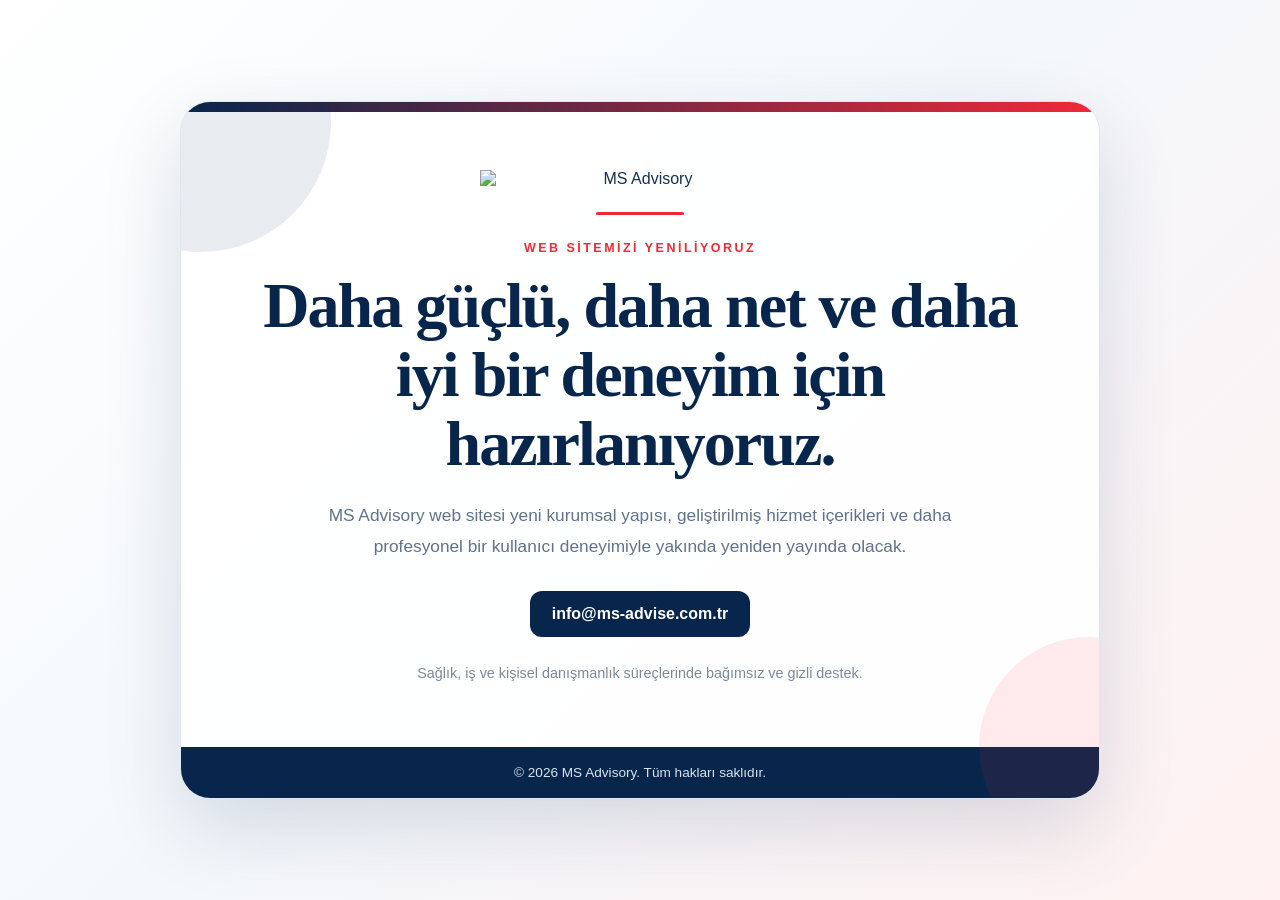
==== index.html @ 4c4c0e52 "Use approved MS Advisory logo on temporary page" ====
<!doctype html><html lang="tr"><head><meta charset="utf-8"><meta name="viewport" content="width=device-width,initial-scale=1"><title>MS Advisory | Yenileniyoruz</title><meta name="description" content="MS Advisory web sitesi yenileniyor."><style>:root{--navy:#08264b;--red:#ef2938;--ink:#18314f}*{box-sizing:border-box}body{margin:0;min-height:100vh;font-family:Inter,Segoe UI,Arial,sans-serif;color:var(--ink);background:linear-gradient(135deg,#fff 0%,#f4f8fc 48%,#fff1f1 100%);display:grid;place-items:center;padding:28px}.shell{width:min(920px,100%);background:rgba(255,255,255,.95);border:1px solid #dfe7ef;border-radius:30px;box-shadow:0 28px 80px rgba(8,38,75,.14);overflow:hidden}.top{height:10px;background:linear-gradient(90deg,var(--navy),var(--red))}.content{padding:58px 56px 66px;text-align:center;position:relative}.content:before,.content:after{content:"";position:absolute;border-radius:50%;opacity:.09}.content:before{width:260px;height:260px;background:var(--navy);left:-110px;top:-120px}.content:after{width:220px;height:220px;background:var(--red);right:-100px;bottom:-110px}.logo{position:relative;z-index:1;width:min(320px,72vw);height:auto;margin:0 auto 24px;display:block}.pulse{position:relative;z-index:1;width:88px;height:3px;background:var(--red);margin:0 auto 26px;border-radius:999px}.eyebrow{position:relative;z-index:1;text-transform:uppercase;letter-spacing:.2em;font-weight:800;font-size:.78rem;color:var(--red);margin-bottom:16px}h1{position:relative;z-index:1;margin:0 auto 22px;max-width:760px;font-family:Georgia,'Times New Roman',serif;font-size:clamp(2.35rem,5vw,4.6rem);line-height:1.08;color:var(--navy);letter-spacing:-.03em}p{position:relative;z-index:1;margin:0 auto;max-width:650px;font-size:1.08rem;line-height:1.75;color:#617289}.contact{position:relative;z-index:1;display:inline-flex;margin-top:30px;padding:14px 22px;border-radius:12px;background:var(--navy);color:#fff;text-decoration:none;font-weight:800}.meta{position:relative;z-index:1;margin-top:28px;font-size:.9rem;color:#7a8999}.footer{padding:18px 28px;background:var(--navy);color:#d8e3ef;text-align:center;font-size:.85rem}@media(max-width:620px){.content{padding:42px 24px 50px}.shell{border-radius:22px}.logo{width:min(240px,76vw)}h1{font-size:2.25rem}}</style></head><body><main class="shell"><div class="top"></div><section class="content"><img class="logo" src="[data-uri]" alt="MS Advisory"><div class="pulse"></div><div class="eyebrow">Web sitemizi yeniliyoruz</div><h1>Daha güçlü, daha net ve daha iyi bir deneyim için hazırlanıyoruz.</h1><p>MS Advisory web sitesi yeni kurumsal yapısı, geliştirilmiş hizmet içerikleri ve daha profesyonel bir kullanıcı deneyimiyle yakında yeniden yayında olacak.</p><a class="contact" href="mailto:info@ms-advise.com.tr">info@ms-advise.com.tr</a><div class="meta">Sağlık, iş ve kişisel danışmanlık süreçlerinde bağımsız ve gizli destek.</div></section><div class="footer">© 2026 MS Advisory. Tüm hakları saklıdır.</div></main></body></html>
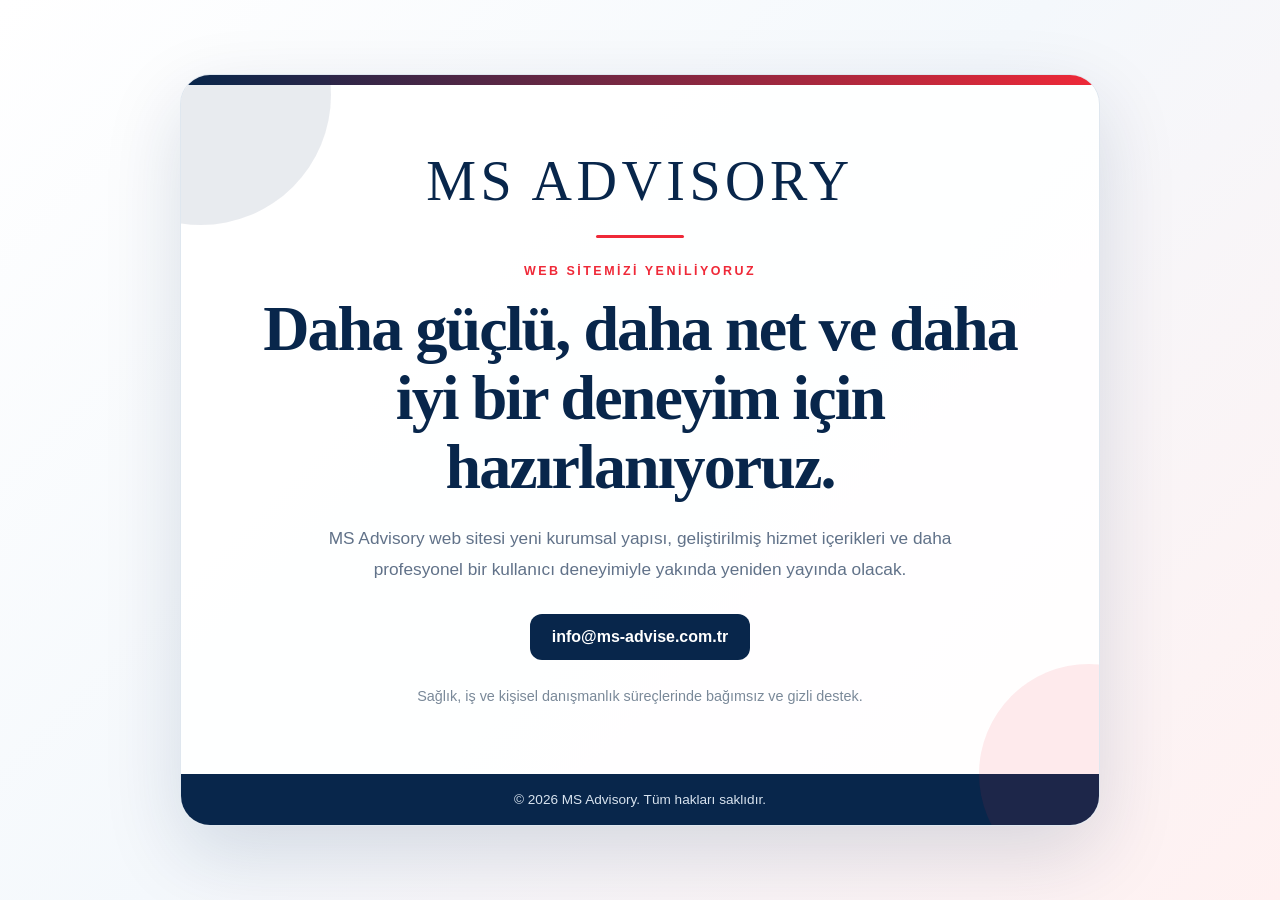
==== commit 9148c17e: "Remove broken embedded logo from maintenance page" ====
--- a/index.html
+++ b/index.html
@@ -1 +1,44 @@
-<!doctype html><html lang="tr"><head><meta charset="utf-8"><meta name="viewport" content="width=device-width,initial-scale=1"><title>MS Advisory | Yenileniyoruz</title><meta name="description" content="MS Advisory web sitesi yenileniyor."><style>:root{--navy:#08264b;--red:#ef2938;--ink:#18314f}*{box-sizing:border-box}body{margin:0;min-height:100vh;font-family:Inter,Segoe UI,Arial,sans-serif;color:var(--ink);background:linear-gradient(135deg,#fff 0%,#f4f8fc 48%,#fff1f1 100%);display:grid;place-items:center;padding:28px}.shell{width:min(920px,100%);background:rgba(255,255,255,.95);border:1px solid #dfe7ef;border-radius:30px;box-shadow:0 28px 80px rgba(8,38,75,.14);overflow:hidden}.top{height:10px;background:linear-gradient(90deg,var(--navy),var(--red))}.content{padding:58px 56px 66px;text-align:center;position:relative}.content:before,.content:after{content:"";position:absolute;border-radius:50%;opacity:.09}.content:before{width:260px;height:260px;background:var(--navy);left:-110px;top:-120px}.content:after{width:220px;height:220px;background:var(--red);right:-100px;bottom:-110px}.logo{position:relative;z-index:1;width:min(320px,72vw);height:auto;margin:0 auto 24px;display:block}.pulse{position:relative;z-index:1;width:88px;height:3px;background:var(--red);margin:0 auto 26px;border-radius:999px}.eyebrow{position:relative;z-index:1;text-transform:uppercase;letter-spacing:.2em;font-weight:800;font-size:.78rem;color:var(--red);margin-bottom:16px}h1{position:relative;z-index:1;margin:0 auto 22px;max-width:760px;font-family:Georgia,'Times New Roman',serif;font-size:clamp(2.35rem,5vw,4.6rem);line-height:1.08;color:var(--navy);letter-spacing:-.03em}p{position:relative;z-index:1;margin:0 auto;max-width:650px;font-size:1.08rem;line-height:1.75;color:#617289}.contact{position:relative;z-index:1;display:inline-flex;margin-top:30px;padding:14px 22px;border-radius:12px;background:var(--navy);color:#fff;text-decoration:none;font-weight:800}.meta{position:relative;z-index:1;margin-top:28px;font-size:.9rem;color:#7a8999}.footer{padding:18px 28px;background:var(--navy);color:#d8e3ef;text-align:center;font-size:.85rem}@media(max-width:620px){.content{padding:42px 24px 50px}.shell{border-radius:22px}.logo{width:min(240px,76vw)}h1{font-size:2.25rem}}</style></head><body><main class="shell"><div class="top"></div><section class="content"><img class="logo" src="[data-uri]" alt="MS Advisory"><div class="pulse"></div><div class="eyebrow">Web sitemizi yeniliyoruz</div><h1>Daha güçlü, daha net ve daha iyi bir deneyim için hazırlanıyoruz.</h1><p>MS Advisory web sitesi yeni kurumsal yapısı, geliştirilmiş hizmet içerikleri ve daha profesyonel bir kullanıcı deneyimiyle yakında yeniden yayında olacak.</p><a class="contact" href="mailto:info@ms-advise.com.tr">info@ms-advise.com.tr</a><div class="meta">Sağlık, iş ve kişisel danışmanlık süreçlerinde bağımsız ve gizli destek.</div></section><div class="footer">© 2026 MS Advisory. Tüm hakları saklıdır.</div></main></body></html>+<!doctype html>
+<html lang="tr">
+<head>
+  <meta charset="utf-8">
+  <meta name="viewport" content="width=device-width, initial-scale=1">
+  <title>MS Advisory | Yenileniyoruz</title>
+  <meta name="description" content="MS Advisory web sitesi yenileniyor.">
+  <style>
+    :root{--navy:#08264b;--red:#ef2938;--ink:#18314f}
+    *{box-sizing:border-box}
+    body{margin:0;min-height:100vh;font-family:Inter,Segoe UI,Arial,sans-serif;color:var(--ink);background:linear-gradient(135deg,#fff 0%,#f4f8fc 48%,#fff1f1 100%);display:grid;place-items:center;padding:28px}
+    .shell{width:min(920px,100%);background:rgba(255,255,255,.95);border:1px solid #dfe7ef;border-radius:30px;box-shadow:0 28px 80px rgba(8,38,75,.14);overflow:hidden}
+    .top{height:10px;background:linear-gradient(90deg,var(--navy),var(--red))}
+    .content{padding:64px 56px 70px;text-align:center;position:relative}
+    .content:before,.content:after{content:"";position:absolute;border-radius:50%;opacity:.09}
+    .content:before{width:260px;height:260px;background:var(--navy);left:-110px;top:-120px}
+    .content:after{width:220px;height:220px;background:var(--red);right:-100px;bottom:-110px}
+    .brand-name{position:relative;z-index:1;font-family:Georgia,'Times New Roman',serif;font-size:clamp(2rem,5vw,3.5rem);letter-spacing:.08em;color:var(--navy);margin-bottom:22px}
+    .pulse{position:relative;z-index:1;width:88px;height:3px;background:var(--red);margin:0 auto 26px;border-radius:999px}
+    .eyebrow{position:relative;z-index:1;text-transform:uppercase;letter-spacing:.2em;font-weight:800;font-size:.78rem;color:var(--red);margin-bottom:16px}
+    h1{position:relative;z-index:1;margin:0 auto 22px;max-width:760px;font-family:Georgia,'Times New Roman',serif;font-size:clamp(2.35rem,5vw,4.6rem);line-height:1.08;color:var(--navy);letter-spacing:-.03em}
+    p{position:relative;z-index:1;margin:0 auto;max-width:650px;font-size:1.08rem;line-height:1.75;color:#617289}
+    .contact{position:relative;z-index:1;display:inline-flex;margin-top:30px;padding:14px 22px;border-radius:12px;background:var(--navy);color:#fff;text-decoration:none;font-weight:800}
+    .meta{position:relative;z-index:1;margin-top:28px;font-size:.9rem;color:#7a8999}
+    .footer{padding:18px 28px;background:var(--navy);color:#d8e3ef;text-align:center;font-size:.85rem}
+    @media(max-width:620px){.content{padding:46px 24px 52px}.shell{border-radius:22px}.brand-name{font-size:2rem}h1{font-size:2.25rem}}
+  </style>
+</head>
+<body>
+  <main class="shell">
+    <div class="top"></div>
+    <section class="content">
+      <div class="brand-name">MS ADVISORY</div>
+      <div class="pulse"></div>
+      <div class="eyebrow">Web sitemizi yeniliyoruz</div>
+      <h1>Daha güçlü, daha net ve daha iyi bir deneyim için hazırlanıyoruz.</h1>
+      <p>MS Advisory web sitesi yeni kurumsal yapısı, geliştirilmiş hizmet içerikleri ve daha profesyonel bir kullanıcı deneyimiyle yakında yeniden yayında olacak.</p>
+      <a class="contact" href="mailto:info@ms-advise.com.tr">info@ms-advise.com.tr</a>
+      <div class="meta">Sağlık, iş ve kişisel danışmanlık süreçlerinde bağımsız ve gizli destek.</div>
+    </section>
+    <div class="footer">© 2026 MS Advisory. Tüm hakları saklıdır.</div>
+  </main>
+</body>
+</html>
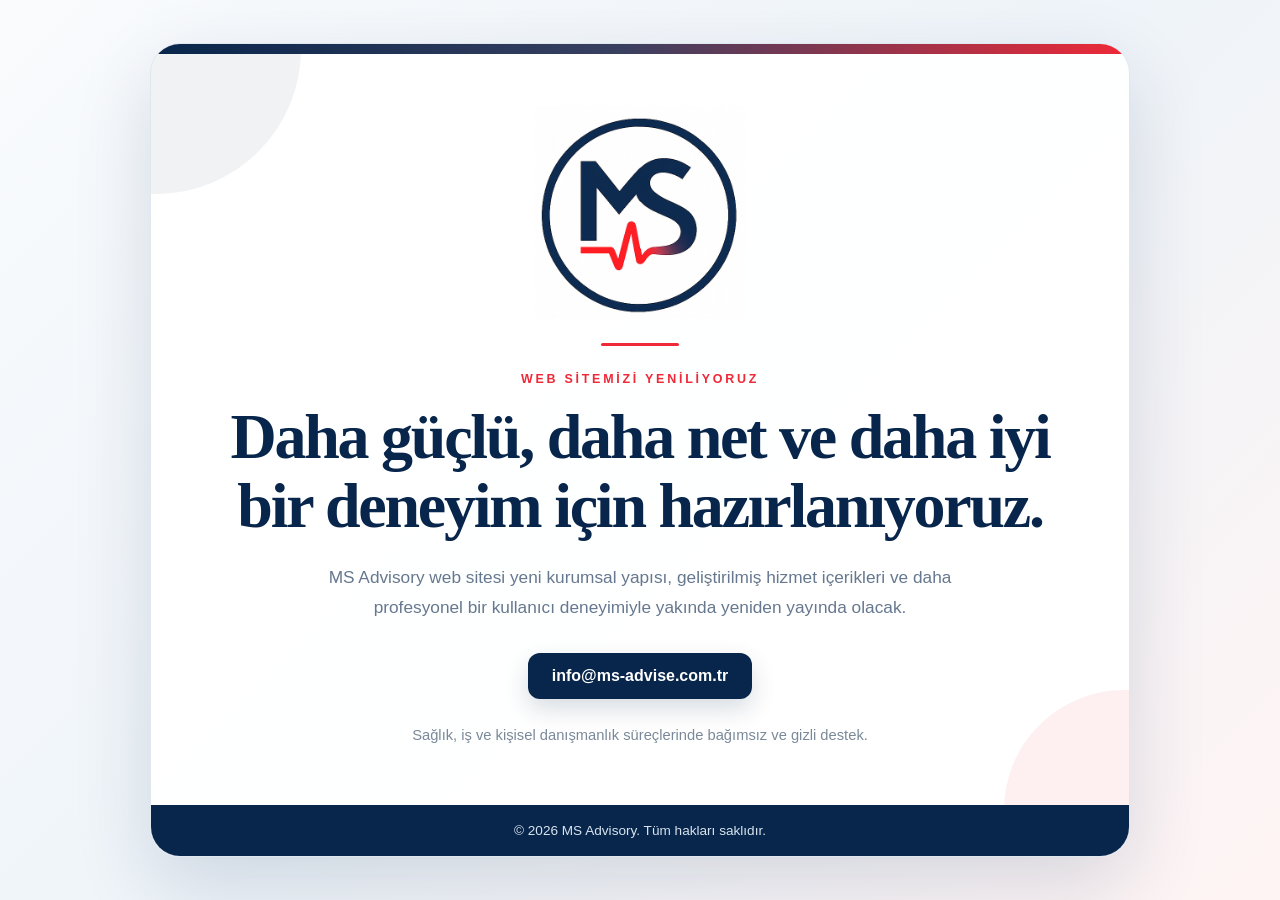
==== commit 2350c8d6: "Prepare approved-logo maintenance page preview" ====
--- a/index.html
+++ b/index.html
@@ -6,31 +6,40 @@
   <title>MS Advisory | Yenileniyoruz</title>
   <meta name="description" content="MS Advisory web sitesi yenileniyor.">
   <style>
-    :root{--navy:#08264b;--red:#ef2938;--ink:#18314f}
+    :root{--navy:#08264b;--red:#ef2938;--ink:#18314f;--muted:#66788f;--line:#dfe7ef}
     *{box-sizing:border-box}
-    body{margin:0;min-height:100vh;font-family:Inter,Segoe UI,Arial,sans-serif;color:var(--ink);background:linear-gradient(135deg,#fff 0%,#f4f8fc 48%,#fff1f1 100%);display:grid;place-items:center;padding:28px}
-    .shell{width:min(920px,100%);background:rgba(255,255,255,.95);border:1px solid #dfe7ef;border-radius:30px;box-shadow:0 28px 80px rgba(8,38,75,.14);overflow:hidden}
-    .top{height:10px;background:linear-gradient(90deg,var(--navy),var(--red))}
-    .content{padding:64px 56px 70px;text-align:center;position:relative}
-    .content:before,.content:after{content:"";position:absolute;border-radius:50%;opacity:.09}
-    .content:before{width:260px;height:260px;background:var(--navy);left:-110px;top:-120px}
-    .content:after{width:220px;height:220px;background:var(--red);right:-100px;bottom:-110px}
-    .brand-name{position:relative;z-index:1;font-family:Georgia,'Times New Roman',serif;font-size:clamp(2rem,5vw,3.5rem);letter-spacing:.08em;color:var(--navy);margin-bottom:22px}
-    .pulse{position:relative;z-index:1;width:88px;height:3px;background:var(--red);margin:0 auto 26px;border-radius:999px}
-    .eyebrow{position:relative;z-index:1;text-transform:uppercase;letter-spacing:.2em;font-weight:800;font-size:.78rem;color:var(--red);margin-bottom:16px}
-    h1{position:relative;z-index:1;margin:0 auto 22px;max-width:760px;font-family:Georgia,'Times New Roman',serif;font-size:clamp(2.35rem,5vw,4.6rem);line-height:1.08;color:var(--navy);letter-spacing:-.03em}
-    p{position:relative;z-index:1;margin:0 auto;max-width:650px;font-size:1.08rem;line-height:1.75;color:#617289}
-    .contact{position:relative;z-index:1;display:inline-flex;margin-top:30px;padding:14px 22px;border-radius:12px;background:var(--navy);color:#fff;text-decoration:none;font-weight:800}
-    .meta{position:relative;z-index:1;margin-top:28px;font-size:.9rem;color:#7a8999}
+    html,body{min-height:100%}
+    body{margin:0;min-height:100vh;font-family:Inter,Segoe UI,Arial,sans-serif;color:var(--ink);background:linear-gradient(135deg,#f9fbfd 0%,#eef4f9 52%,#fff4f4 100%);display:grid;place-items:center;padding:28px}
+    .shell{width:min(980px,100%);background:rgba(255,255,255,.97);border:1px solid var(--line);border-radius:30px;box-shadow:0 28px 80px rgba(8,38,75,.14);overflow:hidden}
+    .top{height:10px;background:linear-gradient(90deg,var(--navy),#394060 48%,var(--red))}
+    .content{padding:52px 56px 62px;text-align:center;position:relative;overflow:hidden}
+    .content:before,.content:after{content:"";position:absolute;border-radius:50%;pointer-events:none}
+    .content:before{width:290px;height:290px;background:rgba(8,38,75,.06);left:-140px;top:-150px}
+    .content:after{width:240px;height:240px;background:rgba(239,41,56,.07);right:-115px;bottom:-125px}
+    .logo{position:relative;z-index:1;display:block;width:210px;height:auto;margin:0 auto 24px;object-fit:contain}
+    .pulse{position:relative;z-index:1;width:78px;height:3px;background:var(--red);margin:0 auto 26px;border-radius:999px}
+    .eyebrow{position:relative;z-index:1;text-transform:uppercase;letter-spacing:.22em;font-weight:800;font-size:.78rem;color:var(--red);margin-bottom:16px}
+    h1{position:relative;z-index:1;margin:0 auto 22px;max-width:820px;font-family:Georgia,'Times New Roman',serif;font-size:clamp(2.45rem,5vw,4.75rem);line-height:1.08;color:var(--navy);letter-spacing:-.035em}
+    p{position:relative;z-index:1;margin:0 auto;max-width:680px;font-size:1.08rem;line-height:1.75;color:var(--muted)}
+    .contact{position:relative;z-index:1;display:inline-flex;margin-top:30px;padding:14px 24px;border-radius:12px;background:var(--navy);color:#fff;text-decoration:none;font-weight:800;box-shadow:0 10px 24px rgba(8,38,75,.16)}
+    .meta{position:relative;z-index:1;margin-top:28px;font-size:.92rem;color:#7a8999}
     .footer{padding:18px 28px;background:var(--navy);color:#d8e3ef;text-align:center;font-size:.85rem}
-    @media(max-width:620px){.content{padding:46px 24px 52px}.shell{border-radius:22px}.brand-name{font-size:2rem}h1{font-size:2.25rem}}
+    @media(max-width:620px){
+      body{padding:14px}
+      .shell{border-radius:22px}
+      .content{padding:38px 22px 46px}
+      .logo{width:160px;margin-bottom:20px}
+      h1{font-size:2.2rem}
+      p{font-size:1rem;line-height:1.65}
+      .contact{width:100%;justify-content:center}
+    }
   </style>
 </head>
 <body>
   <main class="shell">
     <div class="top"></div>
     <section class="content">
-      <div class="brand-name">MS ADVISORY</div>
+      <img class="logo" src="MS%20Logo_K%C4%B1sa.png" alt="MS Advisory">
       <div class="pulse"></div>
       <div class="eyebrow">Web sitemizi yeniliyoruz</div>
       <h1>Daha güçlü, daha net ve daha iyi bir deneyim için hazırlanıyoruz.</h1>
@@ -41,4 +50,4 @@
     <div class="footer">© 2026 MS Advisory. Tüm hakları saklıdır.</div>
   </main>
 </body>
-</html>+</html>
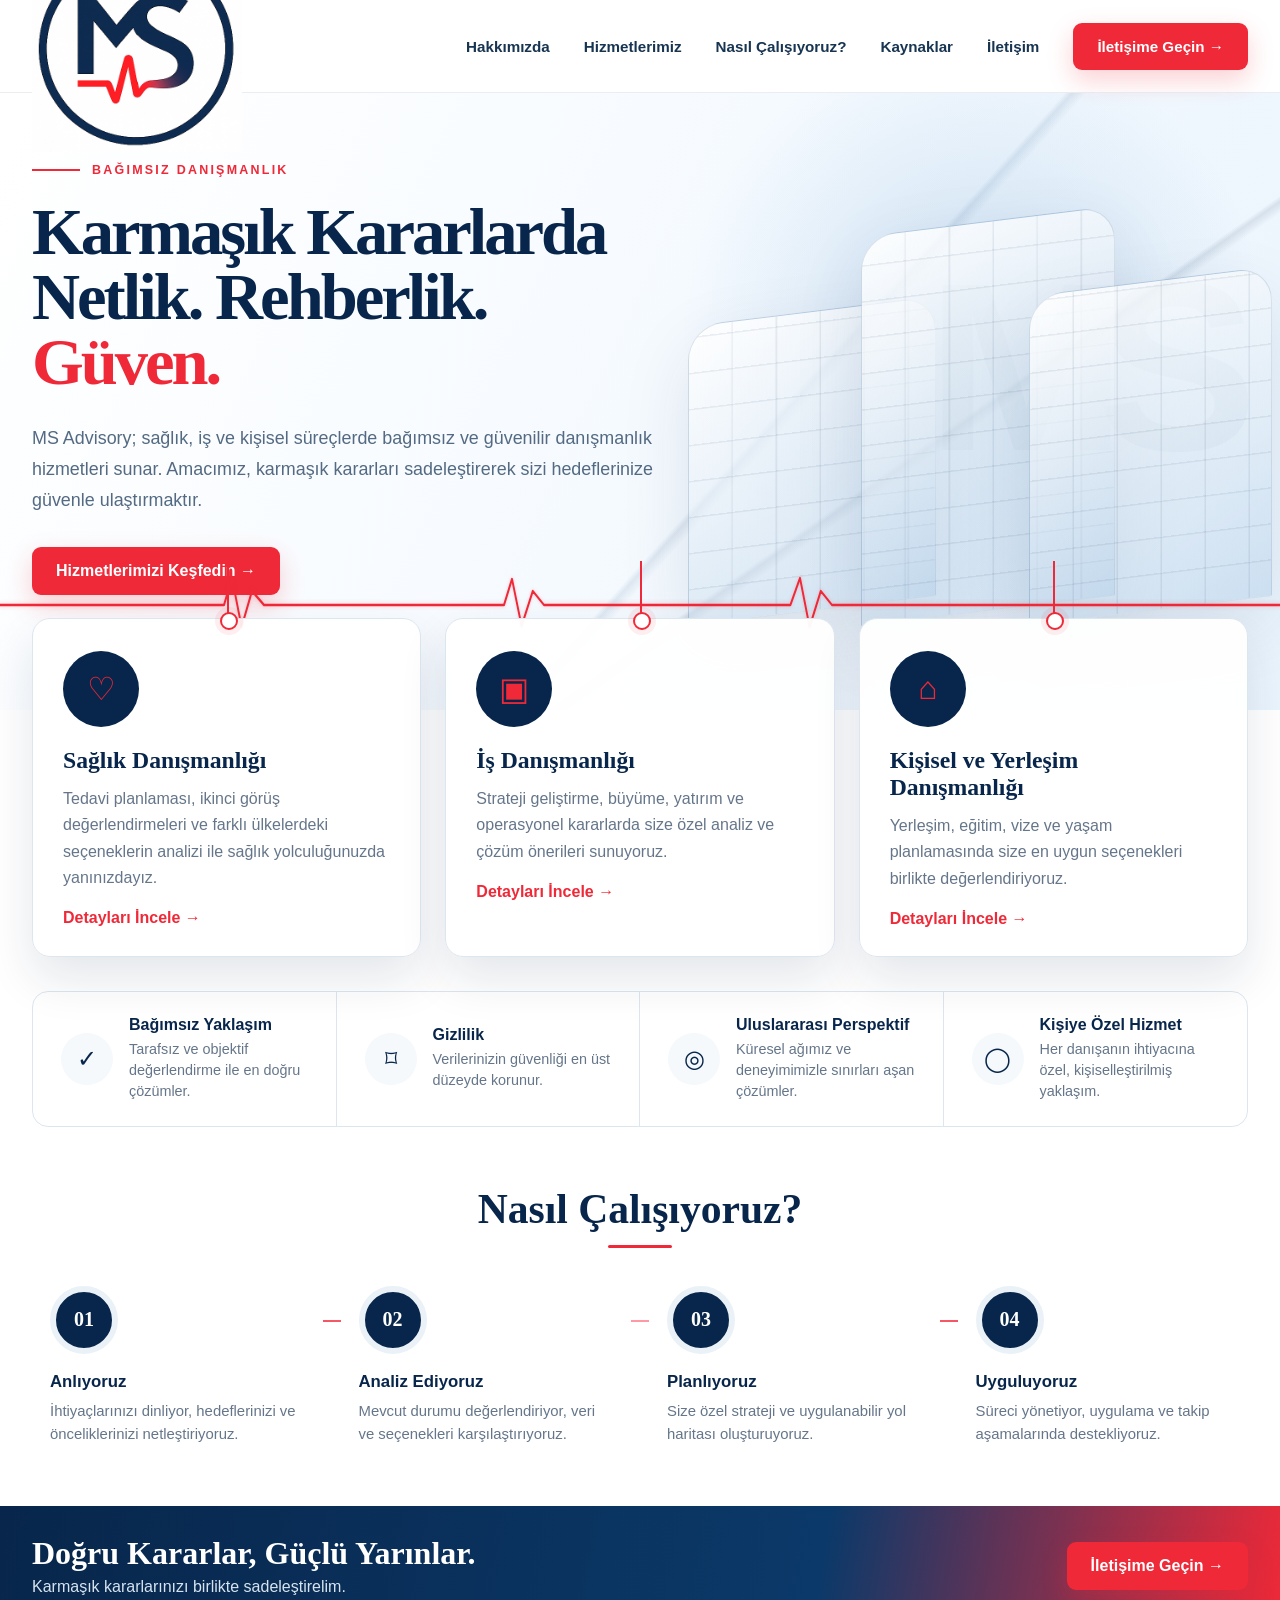
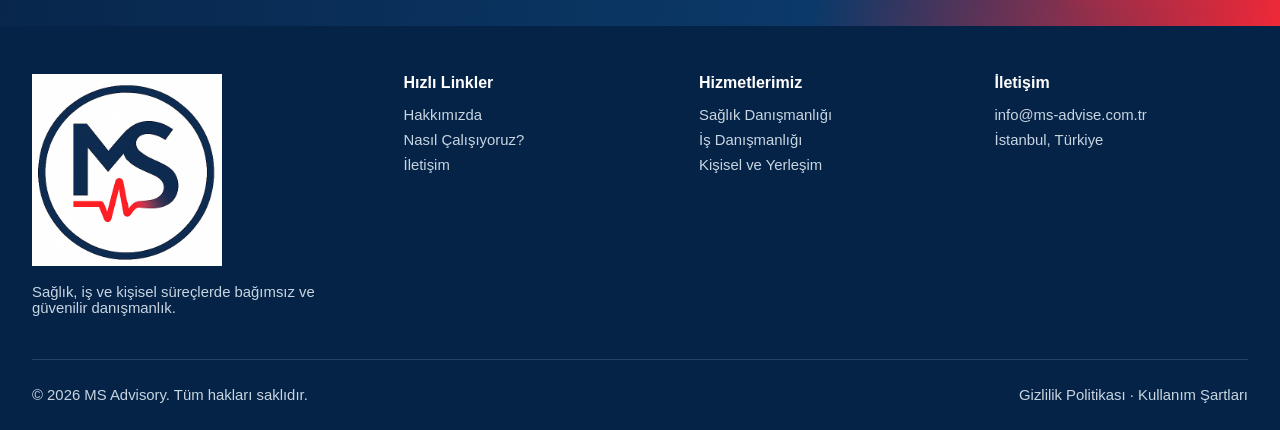
==== commit e0e8ee3e: "Build approved full-width MS Advisory homepage" ====
--- a/index.html
+++ b/index.html
@@ -3,51 +3,143 @@
 <head>
   <meta charset="utf-8">
   <meta name="viewport" content="width=device-width, initial-scale=1">
-  <title>MS Advisory | Yenileniyoruz</title>
-  <meta name="description" content="MS Advisory web sitesi yenileniyor.">
+  <title>MS Advisory | Netlik. Rehberlik. Güven.</title>
+  <meta name="description" content="MS Advisory; sağlık, iş ve kişisel süreçlerde bağımsız, güvenilir ve kişiye özel danışmanlık hizmetleri sunar.">
   <style>
-    :root{--navy:#08264b;--red:#ef2938;--ink:#18314f;--muted:#66788f;--line:#dfe7ef}
+    :root{--navy:#08264b;--navy2:#0d3d73;--red:#ef2938;--ink:#142b46;--muted:#65768a;--line:#dce6ef;--soft:#f5f9fc;--white:#fff}
     *{box-sizing:border-box}
-    html,body{min-height:100%}
-    body{margin:0;min-height:100vh;font-family:Inter,Segoe UI,Arial,sans-serif;color:var(--ink);background:linear-gradient(135deg,#f9fbfd 0%,#eef4f9 52%,#fff4f4 100%);display:grid;place-items:center;padding:28px}
-    .shell{width:min(980px,100%);background:rgba(255,255,255,.97);border:1px solid var(--line);border-radius:30px;box-shadow:0 28px 80px rgba(8,38,75,.14);overflow:hidden}
-    .top{height:10px;background:linear-gradient(90deg,var(--navy),#394060 48%,var(--red))}
-    .content{padding:52px 56px 62px;text-align:center;position:relative;overflow:hidden}
-    .content:before,.content:after{content:"";position:absolute;border-radius:50%;pointer-events:none}
-    .content:before{width:290px;height:290px;background:rgba(8,38,75,.06);left:-140px;top:-150px}
-    .content:after{width:240px;height:240px;background:rgba(239,41,56,.07);right:-115px;bottom:-125px}
-    .logo{position:relative;z-index:1;display:block;width:210px;height:auto;margin:0 auto 24px;object-fit:contain}
-    .pulse{position:relative;z-index:1;width:78px;height:3px;background:var(--red);margin:0 auto 26px;border-radius:999px}
-    .eyebrow{position:relative;z-index:1;text-transform:uppercase;letter-spacing:.22em;font-weight:800;font-size:.78rem;color:var(--red);margin-bottom:16px}
-    h1{position:relative;z-index:1;margin:0 auto 22px;max-width:820px;font-family:Georgia,'Times New Roman',serif;font-size:clamp(2.45rem,5vw,4.75rem);line-height:1.08;color:var(--navy);letter-spacing:-.035em}
-    p{position:relative;z-index:1;margin:0 auto;max-width:680px;font-size:1.08rem;line-height:1.75;color:var(--muted)}
-    .contact{position:relative;z-index:1;display:inline-flex;margin-top:30px;padding:14px 24px;border-radius:12px;background:var(--navy);color:#fff;text-decoration:none;font-weight:800;box-shadow:0 10px 24px rgba(8,38,75,.16)}
-    .meta{position:relative;z-index:1;margin-top:28px;font-size:.92rem;color:#7a8999}
-    .footer{padding:18px 28px;background:var(--navy);color:#d8e3ef;text-align:center;font-size:.85rem}
-    @media(max-width:620px){
-      body{padding:14px}
-      .shell{border-radius:22px}
-      .content{padding:38px 22px 46px}
-      .logo{width:160px;margin-bottom:20px}
-      h1{font-size:2.2rem}
-      p{font-size:1rem;line-height:1.65}
-      .contact{width:100%;justify-content:center}
-    }
+    html{scroll-behavior:smooth}
+    body{margin:0;font-family:Inter,Segoe UI,Arial,sans-serif;color:var(--ink);background:#fff}
+    a{text-decoration:none;color:inherit}
+    img{max-width:100%;display:block}
+    .container{width:min(1440px,calc(100% - 64px));margin:auto}
+    .btn{display:inline-flex;align-items:center;gap:12px;padding:15px 24px;border-radius:9px;font-weight:800;transition:.2s ease}
+    .btn-primary{background:var(--red);color:#fff;box-shadow:0 10px 26px rgba(239,41,56,.22)}
+    .btn-primary:hover{transform:translateY(-2px)}
+    .btn-secondary{background:var(--navy);color:#fff}
+    header{position:sticky;top:0;z-index:20;background:rgba(255,255,255,.92);backdrop-filter:blur(14px);border-bottom:1px solid rgba(8,38,75,.08)}
+    .nav{height:92px;display:flex;align-items:center;justify-content:space-between;gap:28px}
+    .brand img{width:210px;height:auto}
+    .nav-links{display:flex;align-items:center;gap:34px;font-weight:700;font-size:.95rem;color:#173451}
+    .menu-btn{display:none;border:0;background:none;font-size:1.6rem;color:var(--navy)}
+
+    .hero{position:relative;overflow:hidden;background:linear-gradient(115deg,#fff 0%,#f7fbff 42%,#eaf4fd 100%);min-height:610px}
+    .hero:before{content:"";position:absolute;inset:0;background:radial-gradient(circle at 76% 38%,rgba(77,143,202,.22),transparent 28%),linear-gradient(132deg,transparent 58%,rgba(20,74,126,.10) 58.4%,transparent 59.2%),linear-gradient(145deg,transparent 66%,rgba(8,38,75,.10) 66.4%,transparent 67.2%);pointer-events:none}
+    .hero:after{content:"MS";position:absolute;right:4%;top:25%;font:900 15rem/1 Arial;color:rgba(8,38,75,.045);letter-spacing:-.12em}
+    .hero-grid{position:relative;z-index:2;display:grid;grid-template-columns:1.05fr .95fr;align-items:center;min-height:610px;padding:64px 0 115px}
+    .hero-copy{max-width:700px}
+    .eyebrow{display:inline-flex;align-items:center;gap:12px;text-transform:uppercase;letter-spacing:.18em;font-weight:900;font-size:.78rem;color:var(--red);margin-bottom:22px}
+    .eyebrow:before{content:"";width:48px;height:2px;background:var(--red)}
+    h1{font-family:Georgia,'Times New Roman',serif;font-size:clamp(3rem,5.2vw,5.7rem);line-height:.98;letter-spacing:-.045em;margin:0;color:var(--navy)}
+    h1 span{color:var(--red)}
+    .hero p{max-width:630px;margin:28px 0 30px;font-size:1.12rem;line-height:1.75;color:#536a82}
+    .hero-visual{position:relative;height:390px}
+    .tower{position:absolute;bottom:-40px;background:linear-gradient(155deg,rgba(255,255,255,.9),rgba(80,139,194,.2));border:1px solid rgba(19,68,112,.14);box-shadow:0 24px 70px rgba(8,38,75,.10);transform:skewY(-7deg);border-radius:34px 34px 0 0;overflow:hidden}
+    .tower:before{content:"";position:absolute;inset:0;background:repeating-linear-gradient(90deg,transparent 0 42px,rgba(8,38,75,.08) 43px 44px),repeating-linear-gradient(0deg,transparent 0 34px,rgba(8,38,75,.07) 35px 36px)}
+    .t1{left:3%;width:43%;height:300px}.t2{left:33%;width:44%;height:390px}.t3{right:-4%;width:42%;height:330px}
+
+    .pulse-line{position:absolute;left:0;right:0;bottom:70px;height:80px;z-index:3}
+    .pulse-line svg{width:100%;height:100%;overflow:visible}
+    .pulse-line path{fill:none;stroke:var(--red);stroke-width:2.4;stroke-linecap:round;stroke-linejoin:round;filter:drop-shadow(0 0 2px rgba(239,41,56,.25))}
+
+    .services-wrap{position:relative;z-index:5;margin-top:-92px}
+    .services{display:grid;grid-template-columns:repeat(3,1fr);gap:24px}
+    .service-card{position:relative;background:rgba(255,255,255,.96);border:1px solid var(--line);border-radius:18px;padding:32px 30px 28px;box-shadow:0 22px 48px rgba(8,38,75,.11);min-height:260px}
+    .service-card:before{content:"";position:absolute;top:-58px;left:50%;width:2px;height:58px;background:var(--red)}
+    .service-card:after{content:"";position:absolute;top:-7px;left:calc(50% - 7px);width:14px;height:14px;border:2px solid var(--red);border-radius:50%;background:#fff;box-shadow:0 0 0 5px rgba(239,41,56,.08)}
+    .icon{width:76px;height:76px;border-radius:50%;display:grid;place-items:center;background:var(--navy);color:var(--red);font-size:2rem;margin-bottom:20px}
+    .service-card h3{font-family:Georgia,'Times New Roman',serif;font-size:1.48rem;margin:0 0 12px;color:var(--navy)}
+    .service-card p{margin:0 0 18px;color:var(--muted);line-height:1.65}
+    .service-card a{color:var(--red);font-weight:900}
+
+    .trust{padding:34px 0 10px}
+    .trust-grid{display:grid;grid-template-columns:repeat(4,1fr);border:1px solid var(--line);border-radius:16px;background:#fff;overflow:hidden}
+    .trust-item{padding:24px 28px;display:grid;grid-template-columns:52px 1fr;gap:16px;align-items:center;border-right:1px solid var(--line)}
+    .trust-item:last-child{border-right:0}
+    .trust-item .mini{width:52px;height:52px;border-radius:50%;display:grid;place-items:center;background:var(--soft);font-size:1.5rem;color:var(--navy)}
+    .trust-item b{display:block;color:var(--navy);margin-bottom:5px}
+    .trust-item span{font-size:.9rem;color:var(--muted);line-height:1.45}
+
+    .process{padding:48px 0 60px}
+    .section-title{text-align:center;font-family:Georgia,'Times New Roman',serif;font-size:2.6rem;color:var(--navy);margin:0 0 38px}
+    .section-title:after{content:"";display:block;width:64px;height:3px;background:var(--red);margin:12px auto 0;border-radius:999px}
+    .process-grid{display:grid;grid-template-columns:repeat(4,1fr);gap:18px;position:relative}
+    .process-grid:before{content:"";position:absolute;left:7%;right:7%;top:34px;height:2px;background:linear-gradient(90deg,var(--red),#ff9aa4,var(--red));z-index:0}
+    .step{position:relative;z-index:1;background:#fff;padding:0 18px;text-align:left}
+    .step-num{width:68px;height:68px;border-radius:50%;display:grid;place-items:center;background:var(--navy);color:#fff;border:6px solid #eaf1f7;font:800 1.25rem Georgia;margin-bottom:18px}
+    .step h4{font-size:1.05rem;color:var(--navy);margin:0 0 8px}
+    .step p{margin:0;color:var(--muted);line-height:1.55;font-size:.93rem}
+
+    .cta{background:linear-gradient(100deg,var(--navy),#0b3969 64%,var(--red));color:#fff}
+    .cta-grid{min-height:120px;display:flex;align-items:center;justify-content:space-between;gap:28px}
+    .cta h2{font-family:Georgia,'Times New Roman',serif;font-size:2rem;margin:0 0 6px}
+    .cta p{margin:0;color:#d7e4ef}
+
+    footer{background:#052347;color:#dbe7f1;padding:48px 0 18px}
+    .footer-grid{display:grid;grid-template-columns:1.3fr repeat(3,1fr);gap:42px}
+    .footer-logo{width:190px;margin-bottom:18px}
+    footer h4{margin:0 0 15px;color:#fff}
+    footer a,footer span{display:block;color:#c8d5e1;margin:9px 0;font-size:.93rem}
+    .copyright{border-top:1px solid rgba(255,255,255,.14);margin-top:34px;padding-top:18px;display:flex;justify-content:space-between;gap:20px;font-size:.85rem;color:#aebfce}
+
+    @media(max-width:1050px){.nav-links{display:none}.menu-btn{display:block}.hero-grid{grid-template-columns:1fr}.hero-visual{height:260px;margin-top:20px}.services{grid-template-columns:1fr}.service-card:before,.service-card:after{display:none}.trust-grid{grid-template-columns:1fr 1fr}.trust-item:nth-child(2){border-right:0}.trust-item{border-bottom:1px solid var(--line)}.process-grid{grid-template-columns:1fr 1fr}.process-grid:before{display:none}.footer-grid{grid-template-columns:1fr 1fr}}
+    @media(max-width:680px){.container{width:min(100% - 32px,1440px)}.nav{height:76px}.brand img{width:165px}.hero{min-height:auto}.hero-grid{padding:48px 0 120px;min-height:auto}.hero-copy{text-align:left}.hero p{font-size:1rem}.hero-visual{height:190px}.tower{bottom:-90px}.pulse-line{bottom:40px}.services-wrap{margin-top:-78px}.service-card{min-height:auto;padding:26px 22px}.trust-grid,.process-grid,.footer-grid{grid-template-columns:1fr}.trust-item{border-right:0}.cta-grid{flex-direction:column;align-items:flex-start;padding:28px 0}.copyright{flex-direction:column}.section-title{font-size:2.1rem}.step{padding:0}.process{padding-bottom:42px}}
   </style>
 </head>
 <body>
-  <main class="shell">
-    <div class="top"></div>
-    <section class="content">
-      <img class="logo" src="MS%20Logo_K%C4%B1sa.png" alt="MS Advisory">
-      <div class="pulse"></div>
-      <div class="eyebrow">Web sitemizi yeniliyoruz</div>
-      <h1>Daha güçlü, daha net ve daha iyi bir deneyim için hazırlanıyoruz.</h1>
-      <p>MS Advisory web sitesi yeni kurumsal yapısı, geliştirilmiş hizmet içerikleri ve daha profesyonel bir kullanıcı deneyimiyle yakında yeniden yayında olacak.</p>
-      <a class="contact" href="mailto:info@ms-advise.com.tr">info@ms-advise.com.tr</a>
-      <div class="meta">Sağlık, iş ve kişisel danışmanlık süreçlerinde bağımsız ve gizli destek.</div>
-    </section>
-    <div class="footer">© 2026 MS Advisory. Tüm hakları saklıdır.</div>
-  </main>
+<header>
+  <div class="container nav">
+    <a class="brand" href="#top"><img src="MS%20Logo_K%C4%B1sa.png" alt="MS Advisory"></a>
+    <nav class="nav-links">
+      <a href="#about">Hakkımızda</a><a href="#services">Hizmetlerimiz</a><a href="#process">Nasıl Çalışıyoruz?</a><a href="#resources">Kaynaklar</a><a href="#contact">İletişim</a>
+      <a class="btn btn-primary" href="#contact">İletişime Geçin →</a>
+    </nav>
+    <button class="menu-btn" aria-label="Menüyü aç">☰</button>
+  </div>
+</header>
+<main id="top">
+  <section class="hero" id="about">
+    <div class="container hero-grid">
+      <div class="hero-copy">
+        <div class="eyebrow">Bağımsız danışmanlık</div>
+        <h1>Karmaşık Kararlarda<br>Netlik. Rehberlik. <span>Güven.</span></h1>
+        <p>MS Advisory; sağlık, iş ve kişisel süreçlerde bağımsız ve güvenilir danışmanlık hizmetleri sunar. Amacımız, karmaşık kararları sadeleştirerek sizi hedeflerinize güvenle ulaştırmaktır.</p>
+        <a class="btn btn-primary" href="#services">Hizmetlerimizi Keşfedin →</a>
+      </div>
+      <div class="hero-visual" aria-hidden="true"><div class="tower t1"></div><div class="tower t2"></div><div class="tower t3"></div></div>
+    </div>
+    <div class="pulse-line" aria-hidden="true"><svg viewBox="0 0 1600 80" preserveAspectRatio="none"><path d="M0 45 H260 L280 45 L290 18 L302 67 L315 31 L330 45 H610 L630 45 L640 19 L652 66 L666 31 L680 45 H970 L988 45 L1000 18 L1012 67 L1026 31 L1040 45 H1600"/></svg></div>
+  </section>
+
+  <section class="services-wrap" id="services">
+    <div class="container services">
+      <article class="service-card"><div class="icon">♡</div><h3>Sağlık Danışmanlığı</h3><p>Tedavi planlaması, ikinci görüş değerlendirmeleri ve farklı ülkelerdeki seçeneklerin analizi ile sağlık yolculuğunuzda yanınızdayız.</p><a href="health.html">Detayları İncele →</a></article>
+      <article class="service-card"><div class="icon">▣</div><h3>İş Danışmanlığı</h3><p>Strateji geliştirme, büyüme, yatırım ve operasyonel kararlarda size özel analiz ve çözüm önerileri sunuyoruz.</p><a href="business.html">Detayları İncele →</a></article>
+      <article class="service-card"><div class="icon">⌂</div><h3>Kişisel ve Yerleşim Danışmanlığı</h3><p>Yerleşim, eğitim, vize ve yaşam planlamasında size en uygun seçenekleri birlikte değerlendiriyoruz.</p><a href="relocation.html">Detayları İncele →</a></article>
+    </div>
+  </section>
+
+  <section class="trust"><div class="container trust-grid">
+    <div class="trust-item"><div class="mini">✓</div><div><b>Bağımsız Yaklaşım</b><span>Tarafsız ve objektif değerlendirme ile en doğru çözümler.</span></div></div>
+    <div class="trust-item"><div class="mini">⌑</div><div><b>Gizlilik</b><span>Verilerinizin güvenliği en üst düzeyde korunur.</span></div></div>
+    <div class="trust-item"><div class="mini">◎</div><div><b>Uluslararası Perspektif</b><span>Küresel ağımız ve deneyimimizle sınırları aşan çözümler.</span></div></div>
+    <div class="trust-item"><div class="mini">◯</div><div><b>Kişiye Özel Hizmet</b><span>Her danışanın ihtiyacına özel, kişiselleştirilmiş yaklaşım.</span></div></div>
+  </div></section>
+
+  <section class="process" id="process"><div class="container"><h2 class="section-title">Nasıl Çalışıyoruz?</h2><div class="process-grid">
+    <div class="step"><div class="step-num">01</div><h4>Anlıyoruz</h4><p>İhtiyaçlarınızı dinliyor, hedeflerinizi ve önceliklerinizi netleştiriyoruz.</p></div>
+    <div class="step"><div class="step-num">02</div><h4>Analiz Ediyoruz</h4><p>Mevcut durumu değerlendiriyor, veri ve seçenekleri karşılaştırıyoruz.</p></div>
+    <div class="step"><div class="step-num">03</div><h4>Planlıyoruz</h4><p>Size özel strateji ve uygulanabilir yol haritası oluşturuyoruz.</p></div>
+    <div class="step"><div class="step-num">04</div><h4>Uyguluyoruz</h4><p>Süreci yönetiyor, uygulama ve takip aşamalarında destekliyoruz.</p></div>
+  </div></div></section>
+
+  <section class="cta" id="contact"><div class="container cta-grid"><div><h2>Doğru Kararlar, Güçlü Yarınlar.</h2><p>Karmaşık kararlarınızı birlikte sadeleştirelim.</p></div><a class="btn btn-primary" href="mailto:info@ms-advise.com.tr">İletişime Geçin →</a></div></section>
+</main>
+<footer id="resources"><div class="container"><div class="footer-grid">
+  <div><img class="footer-logo" src="MS%20Logo_K%C4%B1sa.png" alt="MS Advisory"><span>Sağlık, iş ve kişisel süreçlerde bağımsız ve güvenilir danışmanlık.</span></div>
+  <div><h4>Hızlı Linkler</h4><a href="#about">Hakkımızda</a><a href="#process">Nasıl Çalışıyoruz?</a><a href="#contact">İletişim</a></div>
+  <div><h4>Hizmetlerimiz</h4><a href="health.html">Sağlık Danışmanlığı</a><a href="business.html">İş Danışmanlığı</a><a href="relocation.html">Kişisel ve Yerleşim</a></div>
+  <div><h4>İletişim</h4><a href="mailto:info@ms-advise.com.tr">info@ms-advise.com.tr</a><span>İstanbul, Türkiye</span></div>
+</div><div class="copyright"><span>© 2026 MS Advisory. Tüm hakları saklıdır.</span><span>Gizlilik Politikası · Kullanım Şartları</span></div></div></footer>
 </body>
-</html>
+</html>
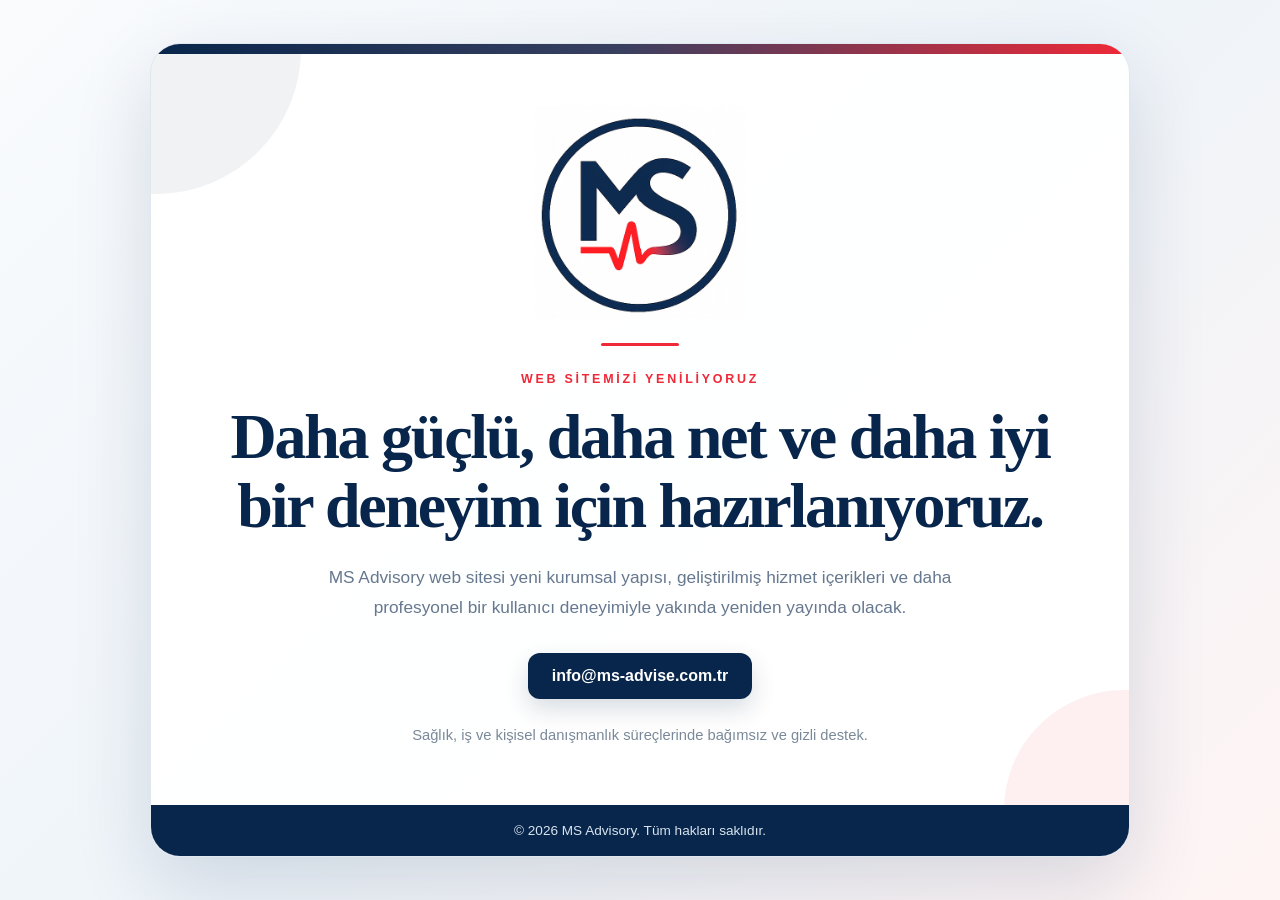
==== commit 08f126ff: "Restore approved maintenance page after live design review" ====
--- a/index.html
+++ b/index.html
@@ -3,143 +3,51 @@
 <head>
   <meta charset="utf-8">
   <meta name="viewport" content="width=device-width, initial-scale=1">
-  <title>MS Advisory | Netlik. Rehberlik. Güven.</title>
-  <meta name="description" content="MS Advisory; sağlık, iş ve kişisel süreçlerde bağımsız, güvenilir ve kişiye özel danışmanlık hizmetleri sunar.">
+  <title>MS Advisory | Yenileniyoruz</title>
+  <meta name="description" content="MS Advisory web sitesi yenileniyor.">
   <style>
-    :root{--navy:#08264b;--navy2:#0d3d73;--red:#ef2938;--ink:#142b46;--muted:#65768a;--line:#dce6ef;--soft:#f5f9fc;--white:#fff}
+    :root{--navy:#08264b;--red:#ef2938;--ink:#18314f;--muted:#66788f;--line:#dfe7ef}
     *{box-sizing:border-box}
-    html{scroll-behavior:smooth}
-    body{margin:0;font-family:Inter,Segoe UI,Arial,sans-serif;color:var(--ink);background:#fff}
-    a{text-decoration:none;color:inherit}
-    img{max-width:100%;display:block}
-    .container{width:min(1440px,calc(100% - 64px));margin:auto}
-    .btn{display:inline-flex;align-items:center;gap:12px;padding:15px 24px;border-radius:9px;font-weight:800;transition:.2s ease}
-    .btn-primary{background:var(--red);color:#fff;box-shadow:0 10px 26px rgba(239,41,56,.22)}
-    .btn-primary:hover{transform:translateY(-2px)}
-    .btn-secondary{background:var(--navy);color:#fff}
-    header{position:sticky;top:0;z-index:20;background:rgba(255,255,255,.92);backdrop-filter:blur(14px);border-bottom:1px solid rgba(8,38,75,.08)}
-    .nav{height:92px;display:flex;align-items:center;justify-content:space-between;gap:28px}
-    .brand img{width:210px;height:auto}
-    .nav-links{display:flex;align-items:center;gap:34px;font-weight:700;font-size:.95rem;color:#173451}
-    .menu-btn{display:none;border:0;background:none;font-size:1.6rem;color:var(--navy)}
-
-    .hero{position:relative;overflow:hidden;background:linear-gradient(115deg,#fff 0%,#f7fbff 42%,#eaf4fd 100%);min-height:610px}
-    .hero:before{content:"";position:absolute;inset:0;background:radial-gradient(circle at 76% 38%,rgba(77,143,202,.22),transparent 28%),linear-gradient(132deg,transparent 58%,rgba(20,74,126,.10) 58.4%,transparent 59.2%),linear-gradient(145deg,transparent 66%,rgba(8,38,75,.10) 66.4%,transparent 67.2%);pointer-events:none}
-    .hero:after{content:"MS";position:absolute;right:4%;top:25%;font:900 15rem/1 Arial;color:rgba(8,38,75,.045);letter-spacing:-.12em}
-    .hero-grid{position:relative;z-index:2;display:grid;grid-template-columns:1.05fr .95fr;align-items:center;min-height:610px;padding:64px 0 115px}
-    .hero-copy{max-width:700px}
-    .eyebrow{display:inline-flex;align-items:center;gap:12px;text-transform:uppercase;letter-spacing:.18em;font-weight:900;font-size:.78rem;color:var(--red);margin-bottom:22px}
-    .eyebrow:before{content:"";width:48px;height:2px;background:var(--red)}
-    h1{font-family:Georgia,'Times New Roman',serif;font-size:clamp(3rem,5.2vw,5.7rem);line-height:.98;letter-spacing:-.045em;margin:0;color:var(--navy)}
-    h1 span{color:var(--red)}
-    .hero p{max-width:630px;margin:28px 0 30px;font-size:1.12rem;line-height:1.75;color:#536a82}
-    .hero-visual{position:relative;height:390px}
-    .tower{position:absolute;bottom:-40px;background:linear-gradient(155deg,rgba(255,255,255,.9),rgba(80,139,194,.2));border:1px solid rgba(19,68,112,.14);box-shadow:0 24px 70px rgba(8,38,75,.10);transform:skewY(-7deg);border-radius:34px 34px 0 0;overflow:hidden}
-    .tower:before{content:"";position:absolute;inset:0;background:repeating-linear-gradient(90deg,transparent 0 42px,rgba(8,38,75,.08) 43px 44px),repeating-linear-gradient(0deg,transparent 0 34px,rgba(8,38,75,.07) 35px 36px)}
-    .t1{left:3%;width:43%;height:300px}.t2{left:33%;width:44%;height:390px}.t3{right:-4%;width:42%;height:330px}
-
-    .pulse-line{position:absolute;left:0;right:0;bottom:70px;height:80px;z-index:3}
-    .pulse-line svg{width:100%;height:100%;overflow:visible}
-    .pulse-line path{fill:none;stroke:var(--red);stroke-width:2.4;stroke-linecap:round;stroke-linejoin:round;filter:drop-shadow(0 0 2px rgba(239,41,56,.25))}
-
-    .services-wrap{position:relative;z-index:5;margin-top:-92px}
-    .services{display:grid;grid-template-columns:repeat(3,1fr);gap:24px}
-    .service-card{position:relative;background:rgba(255,255,255,.96);border:1px solid var(--line);border-radius:18px;padding:32px 30px 28px;box-shadow:0 22px 48px rgba(8,38,75,.11);min-height:260px}
-    .service-card:before{content:"";position:absolute;top:-58px;left:50%;width:2px;height:58px;background:var(--red)}
-    .service-card:after{content:"";position:absolute;top:-7px;left:calc(50% - 7px);width:14px;height:14px;border:2px solid var(--red);border-radius:50%;background:#fff;box-shadow:0 0 0 5px rgba(239,41,56,.08)}
-    .icon{width:76px;height:76px;border-radius:50%;display:grid;place-items:center;background:var(--navy);color:var(--red);font-size:2rem;margin-bottom:20px}
-    .service-card h3{font-family:Georgia,'Times New Roman',serif;font-size:1.48rem;margin:0 0 12px;color:var(--navy)}
-    .service-card p{margin:0 0 18px;color:var(--muted);line-height:1.65}
-    .service-card a{color:var(--red);font-weight:900}
-
-    .trust{padding:34px 0 10px}
-    .trust-grid{display:grid;grid-template-columns:repeat(4,1fr);border:1px solid var(--line);border-radius:16px;background:#fff;overflow:hidden}
-    .trust-item{padding:24px 28px;display:grid;grid-template-columns:52px 1fr;gap:16px;align-items:center;border-right:1px solid var(--line)}
-    .trust-item:last-child{border-right:0}
-    .trust-item .mini{width:52px;height:52px;border-radius:50%;display:grid;place-items:center;background:var(--soft);font-size:1.5rem;color:var(--navy)}
-    .trust-item b{display:block;color:var(--navy);margin-bottom:5px}
-    .trust-item span{font-size:.9rem;color:var(--muted);line-height:1.45}
-
-    .process{padding:48px 0 60px}
-    .section-title{text-align:center;font-family:Georgia,'Times New Roman',serif;font-size:2.6rem;color:var(--navy);margin:0 0 38px}
-    .section-title:after{content:"";display:block;width:64px;height:3px;background:var(--red);margin:12px auto 0;border-radius:999px}
-    .process-grid{display:grid;grid-template-columns:repeat(4,1fr);gap:18px;position:relative}
-    .process-grid:before{content:"";position:absolute;left:7%;right:7%;top:34px;height:2px;background:linear-gradient(90deg,var(--red),#ff9aa4,var(--red));z-index:0}
-    .step{position:relative;z-index:1;background:#fff;padding:0 18px;text-align:left}
-    .step-num{width:68px;height:68px;border-radius:50%;display:grid;place-items:center;background:var(--navy);color:#fff;border:6px solid #eaf1f7;font:800 1.25rem Georgia;margin-bottom:18px}
-    .step h4{font-size:1.05rem;color:var(--navy);margin:0 0 8px}
-    .step p{margin:0;color:var(--muted);line-height:1.55;font-size:.93rem}
-
-    .cta{background:linear-gradient(100deg,var(--navy),#0b3969 64%,var(--red));color:#fff}
-    .cta-grid{min-height:120px;display:flex;align-items:center;justify-content:space-between;gap:28px}
-    .cta h2{font-family:Georgia,'Times New Roman',serif;font-size:2rem;margin:0 0 6px}
-    .cta p{margin:0;color:#d7e4ef}
-
-    footer{background:#052347;color:#dbe7f1;padding:48px 0 18px}
-    .footer-grid{display:grid;grid-template-columns:1.3fr repeat(3,1fr);gap:42px}
-    .footer-logo{width:190px;margin-bottom:18px}
-    footer h4{margin:0 0 15px;color:#fff}
-    footer a,footer span{display:block;color:#c8d5e1;margin:9px 0;font-size:.93rem}
-    .copyright{border-top:1px solid rgba(255,255,255,.14);margin-top:34px;padding-top:18px;display:flex;justify-content:space-between;gap:20px;font-size:.85rem;color:#aebfce}
-
-    @media(max-width:1050px){.nav-links{display:none}.menu-btn{display:block}.hero-grid{grid-template-columns:1fr}.hero-visual{height:260px;margin-top:20px}.services{grid-template-columns:1fr}.service-card:before,.service-card:after{display:none}.trust-grid{grid-template-columns:1fr 1fr}.trust-item:nth-child(2){border-right:0}.trust-item{border-bottom:1px solid var(--line)}.process-grid{grid-template-columns:1fr 1fr}.process-grid:before{display:none}.footer-grid{grid-template-columns:1fr 1fr}}
-    @media(max-width:680px){.container{width:min(100% - 32px,1440px)}.nav{height:76px}.brand img{width:165px}.hero{min-height:auto}.hero-grid{padding:48px 0 120px;min-height:auto}.hero-copy{text-align:left}.hero p{font-size:1rem}.hero-visual{height:190px}.tower{bottom:-90px}.pulse-line{bottom:40px}.services-wrap{margin-top:-78px}.service-card{min-height:auto;padding:26px 22px}.trust-grid,.process-grid,.footer-grid{grid-template-columns:1fr}.trust-item{border-right:0}.cta-grid{flex-direction:column;align-items:flex-start;padding:28px 0}.copyright{flex-direction:column}.section-title{font-size:2.1rem}.step{padding:0}.process{padding-bottom:42px}}
+    html,body{min-height:100%}
+    body{margin:0;min-height:100vh;font-family:Inter,Segoe UI,Arial,sans-serif;color:var(--ink);background:linear-gradient(135deg,#f9fbfd 0%,#eef4f9 52%,#fff4f4 100%);display:grid;place-items:center;padding:28px}
+    .shell{width:min(980px,100%);background:rgba(255,255,255,.97);border:1px solid var(--line);border-radius:30px;box-shadow:0 28px 80px rgba(8,38,75,.14);overflow:hidden}
+    .top{height:10px;background:linear-gradient(90deg,var(--navy),#394060 48%,var(--red))}
+    .content{padding:52px 56px 62px;text-align:center;position:relative;overflow:hidden}
+    .content:before,.content:after{content:"";position:absolute;border-radius:50%;pointer-events:none}
+    .content:before{width:290px;height:290px;background:rgba(8,38,75,.06);left:-140px;top:-150px}
+    .content:after{width:240px;height:240px;background:rgba(239,41,56,.07);right:-115px;bottom:-125px}
+    .logo{position:relative;z-index:1;display:block;width:210px;height:auto;margin:0 auto 24px;object-fit:contain}
+    .pulse{position:relative;z-index:1;width:78px;height:3px;background:var(--red);margin:0 auto 26px;border-radius:999px}
+    .eyebrow{position:relative;z-index:1;text-transform:uppercase;letter-spacing:.22em;font-weight:800;font-size:.78rem;color:var(--red);margin-bottom:16px}
+    h1{position:relative;z-index:1;margin:0 auto 22px;max-width:820px;font-family:Georgia,'Times New Roman',serif;font-size:clamp(2.45rem,5vw,4.75rem);line-height:1.08;color:var(--navy);letter-spacing:-.035em}
+    p{position:relative;z-index:1;margin:0 auto;max-width:680px;font-size:1.08rem;line-height:1.75;color:var(--muted)}
+    .contact{position:relative;z-index:1;display:inline-flex;margin-top:30px;padding:14px 24px;border-radius:12px;background:var(--navy);color:#fff;text-decoration:none;font-weight:800;box-shadow:0 10px 24px rgba(8,38,75,.16)}
+    .meta{position:relative;z-index:1;margin-top:28px;font-size:.92rem;color:#7a8999}
+    .footer{padding:18px 28px;background:var(--navy);color:#d8e3ef;text-align:center;font-size:.85rem}
+    @media(max-width:620px){
+      body{padding:14px}
+      .shell{border-radius:22px}
+      .content{padding:38px 22px 46px}
+      .logo{width:160px;margin-bottom:20px}
+      h1{font-size:2.2rem}
+      p{font-size:1rem;line-height:1.65}
+      .contact{width:100%;justify-content:center}
+    }
   </style>
 </head>
 <body>
-<header>
-  <div class="container nav">
-    <a class="brand" href="#top"><img src="MS%20Logo_K%C4%B1sa.png" alt="MS Advisory"></a>
-    <nav class="nav-links">
-      <a href="#about">Hakkımızda</a><a href="#services">Hizmetlerimiz</a><a href="#process">Nasıl Çalışıyoruz?</a><a href="#resources">Kaynaklar</a><a href="#contact">İletişim</a>
-      <a class="btn btn-primary" href="#contact">İletişime Geçin →</a>
-    </nav>
-    <button class="menu-btn" aria-label="Menüyü aç">☰</button>
-  </div>
-</header>
-<main id="top">
-  <section class="hero" id="about">
-    <div class="container hero-grid">
-      <div class="hero-copy">
-        <div class="eyebrow">Bağımsız danışmanlık</div>
-        <h1>Karmaşık Kararlarda<br>Netlik. Rehberlik. <span>Güven.</span></h1>
-        <p>MS Advisory; sağlık, iş ve kişisel süreçlerde bağımsız ve güvenilir danışmanlık hizmetleri sunar. Amacımız, karmaşık kararları sadeleştirerek sizi hedeflerinize güvenle ulaştırmaktır.</p>
-        <a class="btn btn-primary" href="#services">Hizmetlerimizi Keşfedin →</a>
-      </div>
-      <div class="hero-visual" aria-hidden="true"><div class="tower t1"></div><div class="tower t2"></div><div class="tower t3"></div></div>
-    </div>
-    <div class="pulse-line" aria-hidden="true"><svg viewBox="0 0 1600 80" preserveAspectRatio="none"><path d="M0 45 H260 L280 45 L290 18 L302 67 L315 31 L330 45 H610 L630 45 L640 19 L652 66 L666 31 L680 45 H970 L988 45 L1000 18 L1012 67 L1026 31 L1040 45 H1600"/></svg></div>
-  </section>
-
-  <section class="services-wrap" id="services">
-    <div class="container services">
-      <article class="service-card"><div class="icon">♡</div><h3>Sağlık Danışmanlığı</h3><p>Tedavi planlaması, ikinci görüş değerlendirmeleri ve farklı ülkelerdeki seçeneklerin analizi ile sağlık yolculuğunuzda yanınızdayız.</p><a href="health.html">Detayları İncele →</a></article>
-      <article class="service-card"><div class="icon">▣</div><h3>İş Danışmanlığı</h3><p>Strateji geliştirme, büyüme, yatırım ve operasyonel kararlarda size özel analiz ve çözüm önerileri sunuyoruz.</p><a href="business.html">Detayları İncele →</a></article>
-      <article class="service-card"><div class="icon">⌂</div><h3>Kişisel ve Yerleşim Danışmanlığı</h3><p>Yerleşim, eğitim, vize ve yaşam planlamasında size en uygun seçenekleri birlikte değerlendiriyoruz.</p><a href="relocation.html">Detayları İncele →</a></article>
-    </div>
-  </section>
-
-  <section class="trust"><div class="container trust-grid">
-    <div class="trust-item"><div class="mini">✓</div><div><b>Bağımsız Yaklaşım</b><span>Tarafsız ve objektif değerlendirme ile en doğru çözümler.</span></div></div>
-    <div class="trust-item"><div class="mini">⌑</div><div><b>Gizlilik</b><span>Verilerinizin güvenliği en üst düzeyde korunur.</span></div></div>
-    <div class="trust-item"><div class="mini">◎</div><div><b>Uluslararası Perspektif</b><span>Küresel ağımız ve deneyimimizle sınırları aşan çözümler.</span></div></div>
-    <div class="trust-item"><div class="mini">◯</div><div><b>Kişiye Özel Hizmet</b><span>Her danışanın ihtiyacına özel, kişiselleştirilmiş yaklaşım.</span></div></div>
-  </div></section>
-
-  <section class="process" id="process"><div class="container"><h2 class="section-title">Nasıl Çalışıyoruz?</h2><div class="process-grid">
-    <div class="step"><div class="step-num">01</div><h4>Anlıyoruz</h4><p>İhtiyaçlarınızı dinliyor, hedeflerinizi ve önceliklerinizi netleştiriyoruz.</p></div>
-    <div class="step"><div class="step-num">02</div><h4>Analiz Ediyoruz</h4><p>Mevcut durumu değerlendiriyor, veri ve seçenekleri karşılaştırıyoruz.</p></div>
-    <div class="step"><div class="step-num">03</div><h4>Planlıyoruz</h4><p>Size özel strateji ve uygulanabilir yol haritası oluşturuyoruz.</p></div>
-    <div class="step"><div class="step-num">04</div><h4>Uyguluyoruz</h4><p>Süreci yönetiyor, uygulama ve takip aşamalarında destekliyoruz.</p></div>
-  </div></div></section>
-
-  <section class="cta" id="contact"><div class="container cta-grid"><div><h2>Doğru Kararlar, Güçlü Yarınlar.</h2><p>Karmaşık kararlarınızı birlikte sadeleştirelim.</p></div><a class="btn btn-primary" href="mailto:info@ms-advise.com.tr">İletişime Geçin →</a></div></section>
-</main>
-<footer id="resources"><div class="container"><div class="footer-grid">
-  <div><img class="footer-logo" src="MS%20Logo_K%C4%B1sa.png" alt="MS Advisory"><span>Sağlık, iş ve kişisel süreçlerde bağımsız ve güvenilir danışmanlık.</span></div>
-  <div><h4>Hızlı Linkler</h4><a href="#about">Hakkımızda</a><a href="#process">Nasıl Çalışıyoruz?</a><a href="#contact">İletişim</a></div>
-  <div><h4>Hizmetlerimiz</h4><a href="health.html">Sağlık Danışmanlığı</a><a href="business.html">İş Danışmanlığı</a><a href="relocation.html">Kişisel ve Yerleşim</a></div>
-  <div><h4>İletişim</h4><a href="mailto:info@ms-advise.com.tr">info@ms-advise.com.tr</a><span>İstanbul, Türkiye</span></div>
-</div><div class="copyright"><span>© 2026 MS Advisory. Tüm hakları saklıdır.</span><span>Gizlilik Politikası · Kullanım Şartları</span></div></div></footer>
+  <main class="shell">
+    <div class="top"></div>
+    <section class="content">
+      <img class="logo" src="MS%20Logo_K%C4%B1sa.png" alt="MS Advisory">
+      <div class="pulse"></div>
+      <div class="eyebrow">Web sitemizi yeniliyoruz</div>
+      <h1>Daha güçlü, daha net ve daha iyi bir deneyim için hazırlanıyoruz.</h1>
+      <p>MS Advisory web sitesi yeni kurumsal yapısı, geliştirilmiş hizmet içerikleri ve daha profesyonel bir kullanıcı deneyimiyle yakında yeniden yayında olacak.</p>
+      <a class="contact" href="mailto:info@ms-advise.com.tr">info@ms-advise.com.tr</a>
+      <div class="meta">Sağlık, iş ve kişisel danışmanlık süreçlerinde bağımsız ve gizli destek.</div>
+    </section>
+    <div class="footer">© 2026 MS Advisory. Tüm hakları saklıdır.</div>
+  </main>
 </body>
 </html>
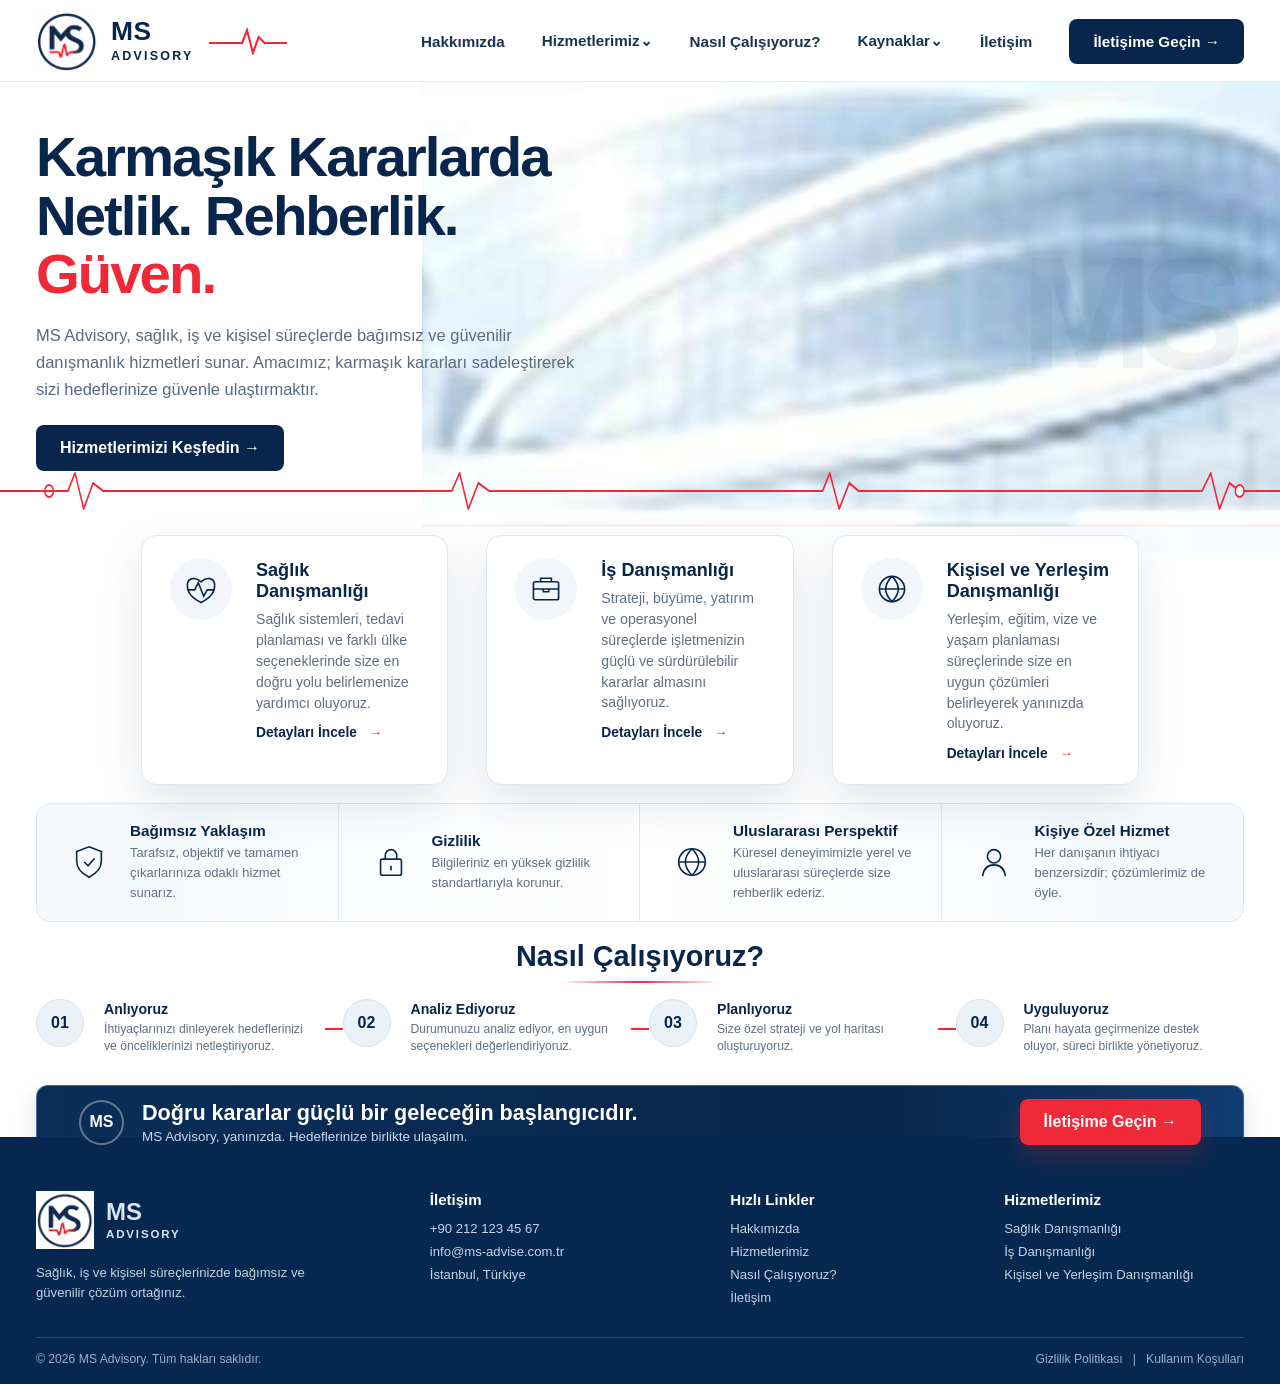
==== commit 5d627eee: "Build exact visual homepage preview" ====
--- a/index.html
+++ b/index.html
@@ -1,53 +1,70 @@
 <!doctype html>
 <html lang="tr">
 <head>
-  <meta charset="utf-8">
-  <meta name="viewport" content="width=device-width, initial-scale=1">
-  <title>MS Advisory | Yenileniyoruz</title>
-  <meta name="description" content="MS Advisory web sitesi yenileniyor.">
-  <style>
-    :root{--navy:#08264b;--red:#ef2938;--ink:#18314f;--muted:#66788f;--line:#dfe7ef}
-    *{box-sizing:border-box}
-    html,body{min-height:100%}
-    body{margin:0;min-height:100vh;font-family:Inter,Segoe UI,Arial,sans-serif;color:var(--ink);background:linear-gradient(135deg,#f9fbfd 0%,#eef4f9 52%,#fff4f4 100%);display:grid;place-items:center;padding:28px}
-    .shell{width:min(980px,100%);background:rgba(255,255,255,.97);border:1px solid var(--line);border-radius:30px;box-shadow:0 28px 80px rgba(8,38,75,.14);overflow:hidden}
-    .top{height:10px;background:linear-gradient(90deg,var(--navy),#394060 48%,var(--red))}
-    .content{padding:52px 56px 62px;text-align:center;position:relative;overflow:hidden}
-    .content:before,.content:after{content:"";position:absolute;border-radius:50%;pointer-events:none}
-    .content:before{width:290px;height:290px;background:rgba(8,38,75,.06);left:-140px;top:-150px}
-    .content:after{width:240px;height:240px;background:rgba(239,41,56,.07);right:-115px;bottom:-125px}
-    .logo{position:relative;z-index:1;display:block;width:210px;height:auto;margin:0 auto 24px;object-fit:contain}
-    .pulse{position:relative;z-index:1;width:78px;height:3px;background:var(--red);margin:0 auto 26px;border-radius:999px}
-    .eyebrow{position:relative;z-index:1;text-transform:uppercase;letter-spacing:.22em;font-weight:800;font-size:.78rem;color:var(--red);margin-bottom:16px}
-    h1{position:relative;z-index:1;margin:0 auto 22px;max-width:820px;font-family:Georgia,'Times New Roman',serif;font-size:clamp(2.45rem,5vw,4.75rem);line-height:1.08;color:var(--navy);letter-spacing:-.035em}
-    p{position:relative;z-index:1;margin:0 auto;max-width:680px;font-size:1.08rem;line-height:1.75;color:var(--muted)}
-    .contact{position:relative;z-index:1;display:inline-flex;margin-top:30px;padding:14px 24px;border-radius:12px;background:var(--navy);color:#fff;text-decoration:none;font-weight:800;box-shadow:0 10px 24px rgba(8,38,75,.16)}
-    .meta{position:relative;z-index:1;margin-top:28px;font-size:.92rem;color:#7a8999}
-    .footer{padding:18px 28px;background:var(--navy);color:#d8e3ef;text-align:center;font-size:.85rem}
-    @media(max-width:620px){
-      body{padding:14px}
-      .shell{border-radius:22px}
-      .content{padding:38px 22px 46px}
-      .logo{width:160px;margin-bottom:20px}
-      h1{font-size:2.2rem}
-      p{font-size:1rem;line-height:1.65}
-      .contact{width:100%;justify-content:center}
-    }
-  </style>
+<meta charset="utf-8">
+<meta name="viewport" content="width=device-width, initial-scale=1">
+<title>MS Advisory | Netlik. Rehberlik. Güven.</title>
+<meta name="description" content="MS Advisory; sağlık, iş ve kişisel süreçlerde bağımsız ve güvenilir danışmanlık hizmetleri sunar.">
+<style>
+:root{--navy:#08264b;--navy2:#0d3d73;--red:#ef2938;--ink:#102a49;--muted:#5f6f83;--line:#dfe8f1;--soft:#f5f9fc;--white:#fff;--shadow:0 18px 46px rgba(8,38,75,.12)}
+*{box-sizing:border-box}html{scroll-behavior:smooth}body{margin:0;font-family:Inter,Segoe UI,Arial,sans-serif;color:var(--ink);background:#fff}a{text-decoration:none;color:inherit}img{display:block;max-width:100%}.container{width:min(1540px,calc(100% - 72px));margin:auto}.btn{display:inline-flex;align-items:center;justify-content:center;gap:12px;border-radius:8px;padding:14px 24px;font-weight:800;transition:.2s}.btn:hover{transform:translateY(-2px)}.btn-navy{background:var(--navy);color:#fff}.btn-red{background:var(--red);color:#fff;box-shadow:0 10px 24px rgba(239,41,56,.24)}
+header{height:82px;background:rgba(255,255,255,.96);border-bottom:1px solid rgba(8,38,75,.08);position:sticky;top:0;z-index:50;backdrop-filter:blur(12px)}.nav{height:82px;display:flex;align-items:center;justify-content:space-between;gap:28px}.brand{display:flex;align-items:center;gap:13px;min-width:245px}.brand-logo{width:62px;height:62px;object-fit:contain}.brand-text{font-weight:900;color:var(--navy);font-size:1.65rem;line-height:.82;letter-spacing:.02em}.brand-text small{display:block;font-size:.78rem;letter-spacing:.18em;margin-top:8px}.brand-pulse{width:78px;height:28px;margin-left:2px}.brand-pulse path{fill:none;stroke:var(--red);stroke-width:2.2}.nav-links{display:flex;align-items:center;gap:37px;font-size:.95rem;font-weight:750;color:#173451}.nav-links>a:not(.btn):hover{color:var(--red)}.menu{display:none;background:none;border:0;font-size:1.7rem;color:var(--navy)}
+.hero{position:relative;overflow:hidden;background:linear-gradient(90deg,#fff 0%,rgba(255,255,255,.98) 29%,rgba(255,255,255,.55) 50%,rgba(231,243,254,.28) 100%);min-height:390px}.hero:before{content:"";position:absolute;right:0;top:0;width:67%;height:100%;background:url('assets/hero-building.jpg') center/cover no-repeat;opacity:.78}.hero:after{content:"MS";position:absolute;right:4%;top:32%;font:900 10rem/1 Arial;color:rgba(8,38,75,.05);letter-spacing:-.1em}.hero-inner{position:relative;z-index:2;padding:46px 0 82px;min-height:390px;display:flex;align-items:flex-start}.hero-copy{width:min(620px,48%)}.hero h1{font-size:clamp(2.6rem,4.4vw,4.45rem);line-height:1.04;letter-spacing:-.035em;margin:0 0 18px;color:var(--navy);font-weight:850}.hero h1 span{color:var(--red)}.hero p{font-size:1.03rem;line-height:1.65;color:#586a80;margin:0 0 22px;max-width:560px}.main-pulse{position:absolute;left:0;right:0;bottom:36px;height:52px;z-index:3}.main-pulse svg{width:100%;height:100%}.main-pulse path{fill:none;stroke:var(--red);stroke-width:2.2;stroke-linecap:round;stroke-linejoin:round}.pulse-dot{fill:#fff;stroke:var(--red);stroke-width:2}
+.services-section{position:relative;z-index:5;margin-top:-18px}.services{display:grid;grid-template-columns:repeat(3,1fr);gap:38px;padding:0 105px}.service-card{background:#fff;border:1px solid var(--line);border-radius:15px;box-shadow:var(--shadow);padding:22px 28px;display:grid;grid-template-columns:68px 1fr;gap:18px;align-items:start;min-height:142px}.service-icon{width:62px;height:62px;border-radius:50%;background:#f2f6fa;display:grid;place-items:center;color:var(--navy)}.service-icon svg{width:36px;height:36px;stroke:currentColor;fill:none;stroke-width:1.8}.service-card h3{margin:2px 0 7px;font-size:1.13rem;color:var(--navy)}.service-card p{font-size:.88rem;line-height:1.48;margin:0 0 10px;color:var(--muted)}.service-card a{font-size:.86rem;font-weight:800;color:var(--navy)}.service-card a span{color:var(--red);margin-left:8px}
+.trust{padding:18px 0 8px}.trust-grid{display:grid;grid-template-columns:repeat(4,1fr);background:linear-gradient(90deg,#f5f9fc,#fff,#f5f9fc);border:1px solid var(--line);border-radius:14px;overflow:hidden}.trust-item{display:grid;grid-template-columns:50px 1fr;gap:15px;padding:18px 28px;border-right:1px solid var(--line);align-items:center}.trust-item:last-child{border-right:0}.trust-icon{width:48px;height:48px;display:grid;place-items:center;color:var(--navy)}.trust-icon svg{width:38px;height:38px;stroke:currentColor;fill:none;stroke-width:1.7}.trust-item b{display:block;margin-bottom:4px;font-size:.95rem;color:var(--navy)}.trust-item span{font-size:.81rem;line-height:1.45;color:var(--muted)}
+.process{padding:10px 0 24px}.section-title{text-align:center;color:var(--navy);font-size:1.8rem;margin:0 0 16px;font-weight:750}.section-title:after{content:"";display:block;width:160px;height:2px;background:linear-gradient(90deg,transparent,var(--red),transparent);margin:8px auto 0}.process-grid{display:grid;grid-template-columns:repeat(4,1fr);gap:18px;position:relative}.process-grid:before{content:"";position:absolute;left:4%;right:3%;top:29px;height:2px;background:var(--red)}.step{position:relative;z-index:1;background:#fff;display:grid;grid-template-columns:54px 1fr;gap:14px;align-items:start;padding-right:12px}.num{width:48px;height:48px;border-radius:50%;background:#eaf1f7;color:var(--navy);display:grid;place-items:center;font-weight:900;border:1px solid #d8e4ef}.step h4{font-size:.88rem;margin:2px 0 4px;color:var(--navy)}.step p{font-size:.76rem;line-height:1.42;margin:0;color:var(--muted)}
+.cta{margin-top:6px}.cta-box{background:linear-gradient(90deg,#0a2e58,#08264b 70%,#0f3d72);border:1px solid rgba(255,255,255,.25);border-radius:12px;min-height:68px;display:flex;align-items:center;justify-content:space-between;padding:13px 42px;color:#fff;box-shadow:0 10px 24px rgba(8,38,75,.16)}.cta-left{display:flex;align-items:center;gap:18px}.cta-mark{width:45px;height:45px;border-radius:50%;border:2px solid rgba(255,255,255,.35);display:grid;place-items:center;font-weight:900}.cta h2{font-size:1.35rem;margin:0 0 3px}.cta p{margin:0;color:#cdd9e5;font-size:.84rem}
+footer{background:#062850;color:#d8e5ef;margin-top:-22px;padding:54px 0 18px}.footer-grid{display:grid;grid-template-columns:1.35fr 1fr .9fr .9fr;gap:34px}.footer-brand{display:flex;align-items:center;gap:12px;margin-bottom:14px}.footer-brand img{width:58px;height:58px}.footer-brand strong{font-size:1.5rem;line-height:.9}.footer-brand small{display:block;letter-spacing:.16em;font-size:.72rem;margin-top:7px}.footer-grid h4{margin:0 0 13px;color:#fff;font-size:.94rem}.footer-grid a,.footer-grid span{display:block;margin:8px 0;color:#c5d4e1;font-size:.82rem}.footer-note{max-width:305px;color:#c5d4e1;font-size:.82rem;line-height:1.55}.copyright{border-top:1px solid rgba(255,255,255,.15);margin-top:24px;padding-top:14px;display:flex;justify-content:space-between;color:#9eb1c3;font-size:.76rem}
+@media(max-width:1120px){.nav-links{display:none}.menu{display:block}.brand-pulse{display:none}.hero-copy{width:56%}.services{padding:0 35px}.trust-grid{grid-template-columns:1fr 1fr}.trust-item:nth-child(2){border-right:0}.trust-item{border-bottom:1px solid var(--line)}.footer-grid{grid-template-columns:1fr 1fr}.process-grid{grid-template-columns:1fr 1fr}.process-grid:before{display:none}}
+@media(max-width:720px){.container{width:min(100% - 28px,1540px)}header,.nav{height:72px}.brand{min-width:auto}.brand-logo{width:50px;height:50px}.brand-text{font-size:1.3rem}.brand-text small{font-size:.63rem}.hero{min-height:auto}.hero:before{width:100%;opacity:.24}.hero-inner{padding:38px 0 100px;min-height:auto}.hero-copy{width:100%}.hero h1{font-size:2.45rem}.hero p{font-size:.95rem}.main-pulse{bottom:42px}.services-section{margin-top:-34px}.services{grid-template-columns:1fr;padding:0;gap:14px}.service-card{grid-template-columns:58px 1fr;padding:19px;min-height:auto}.service-icon{width:52px;height:52px}.trust-grid,.process-grid,.footer-grid{grid-template-columns:1fr}.trust-item{border-right:0}.step{padding:4px 0}.cta-box{flex-direction:column;align-items:flex-start;gap:15px;padding:22px}.cta-box .btn{width:100%}.copyright{flex-direction:column;gap:8px}.section-title{font-size:1.55rem}}
+</style>
 </head>
 <body>
-  <main class="shell">
-    <div class="top"></div>
-    <section class="content">
-      <img class="logo" src="MS%20Logo_K%C4%B1sa.png" alt="MS Advisory">
-      <div class="pulse"></div>
-      <div class="eyebrow">Web sitemizi yeniliyoruz</div>
-      <h1>Daha güçlü, daha net ve daha iyi bir deneyim için hazırlanıyoruz.</h1>
-      <p>MS Advisory web sitesi yeni kurumsal yapısı, geliştirilmiş hizmet içerikleri ve daha profesyonel bir kullanıcı deneyimiyle yakında yeniden yayında olacak.</p>
-      <a class="contact" href="mailto:info@ms-advise.com.tr">info@ms-advise.com.tr</a>
-      <div class="meta">Sağlık, iş ve kişisel danışmanlık süreçlerinde bağımsız ve gizli destek.</div>
-    </section>
-    <div class="footer">© 2026 MS Advisory. Tüm hakları saklıdır.</div>
-  </main>
-</body>
-</html>+<header>
+  <div class="container nav">
+    <a class="brand" href="#top" aria-label="MS Advisory ana sayfa">
+      <img class="brand-logo" src="assets/ms-logo-short.png" alt="MS Advisory logosu">
+      <span class="brand-text">MS<small>ADVISORY</small></span>
+      <svg class="brand-pulse" viewBox="0 0 80 28" aria-hidden="true"><path d="M0 16 H28 L34 16 L39 3 L45 26 L51 10 L57 16 H80"/></svg>
+    </a>
+    <nav class="nav-links">
+      <a href="#about">Hakkımızda</a><a href="#services">Hizmetlerimiz⌄</a><a href="#process">Nasıl Çalışıyoruz?</a><a href="#resources">Kaynaklar⌄</a><a href="#contact">İletişim</a><a class="btn btn-navy" href="#contact">İletişime Geçin →</a>
+    </nav>
+    <button class="menu" aria-label="Menüyü aï">☰</button>
+  </div>
+</header>
+<main id="top">
+<section class="hero" id="about">
+  <div class="container hero-inner"><div class="hero-copy">
+    <h1>Karmaşık Kararlarda<br><strong>Netlik. Rehberlik. <span>Güven.</span></strong></h1>
+    <p>MS Advisory, sağlık, iş ve kişisel süreçlerde bağımsız ve güvenilir danışmanlık hizmetleri sunar. Amacımız; karmaşık kararları sadeleştirerek sizi hedeflerinize güvenle ulaştırmaktır.</p>
+    <a class="btn btn-navy" href="#services">Hizmetlerimizi Keşfedin →</a>
+  </div></div>
+  <div class="main-pulse"><svg viewBox="0 0 1774 52" preserveAspectRatio="none" aria-hidden="true"><circle class="pulse-dot" cx="68" cy="26" r="6"/><path d="M0 26 H80 L94 26 L104 8 L116 44 L129 18 L143 26 H610 L626 26 L637 8 L649 44 L663 18 L678 26 H1125 L1140 26 L1150 8 L1163 44 L1177 18 L1190 26 H1655 L1666 26 L1678 8 L1690 44 L1704 18 L1718 26 H1774"/><circle class="pulse-dot" cx="1718" cy="26" r="6"/></svg></div>
+</section>
+<section class="services-section" id="services"><div class="container services">
+  <article class="service-card"><div class="service-icon"><svg viewBox="0 0 40 40"><path d="M5 21h8l4-8 6 15 4-7h8"/><path d="M20 35C8 29 4 21 5 14c1-6 8-8 15-2 7-6 14-4 15 2 1 7-3 15-15 21z"/></svg></div><div><h3>Sağlık Danışmanlığı</h3><p>Sağlık sistemleri, tedavi planlaması ve farklı ülke seçeneklerinde size en doğru yolu belirlemenize yardımcı oluyoruz.</p><a href="health.html">Detayları İncele <span>→</span></a></div></article>
+  <article class="service-card"><div class="service-icon"><svg viewBox="0 0 40 40"><rect x="6" y="12" width="28" height="20" rx="2"/><path d="M14 12V8h12v4M6 20h28M17 20v3h6v-3"/></svg></div><div><h3>İş Danışmanlığı</h3><p>Strateji, büyüme, yatırım ve operasyonel süreçlerde işletmenizin güçlü ve sürdürülebilir kararlar almasını sağlıyoruz.</p><a href="business.html">Detayları İncele <span>→</span></a></div></article>
+  <article class="service-card"><div class="service-icon"><svg viewBox="0 0 40 40"><circle cx="20" cy="20" r="14"/><path d="M6 20h28M20 6c5 5 7 9 7 14s-2 9-7 14M20 6c-5 5-7 9-7 14s2 9 7 14"/></svg></div><div><h3>Kişisel ve Yerleşim Danışmanlığı</h3><p>Yerleşim, eğitim, vize ve yaşam planlaması süreçlerinde size en uygun çözümleri belirleyerek yanınızda oluyoruz.</p><a href="relocation.html">Detayları İncele <span>→</span></a></div></article>
+</div></section>
+<section class="trust"><div class="container trust-grid">
+  <div class="trust-item"><div class="trust-icon"><svg viewBox="0 0 40 40"><path d="M20 4l13 5v10c0 8-5 13-13 17C12 32 7 27 7 19V9z"/><path d="M15 20l4 4 7-8"/></svg></div><div><b>Bağımsız Yaklaşım</b><span>Tarafsız, objektif ve tamamen çıkarlarınıza odaklı hizmet sunarız.</span></div></div>
+  <div class="trust-item"><div class="trust-icon"><svg viewBox="0 0 40 40"><rect x="9" y="17" width="22" height="17" rx="2"/><path d="M14 17v-4a6 6 0 0112 0v4M20 24v5"/></svg></div><div><b>Gizlilik</b><span>Bilgileriniz en yüksek gizlilik standartlarıyla korunur.</span></div></div>
+  <div class="trust-item"><div class="trust-icon"><svg viewBox="0 0 40 40"><circle cx="20" cy="20" r="14"/><path d="M6 20h28M20 6c5 5 7 9 7 14s-2 9-7 14M20 6c-5 5-7 9-7 14s2 9 7 14"/></svg></div><div><b>Uluslararası Perspektif</b><span>Küresel deneyimimizle yerel ve uluslararası süreçlerde size rehberlik ederiz.</span></div></div>
+  <div class="trust-item"><div class="trust-icon"><svg viewBox="0 0 40 40"><circle cx="20" cy="14" r="7"/><path d="M8 35c1-8 5-12 12-12s11 4 12 12"/></svg></div><div><b>Kişiye Özel Hizmet</b><span>Her danışanın ihtiyacı benzersizdir; çözümlerimiz de öyle.</span></div></div>
+</div></section>
+<section class="process" id="process"><div class="container"><h2 class="section-title">Nasıl Çalışıyoruz?</h2><div class="process-grid">
+  <div class="step"><div class="num">01</div><div><h4>Anlıyoruz</h4><p>İhtiyaçlarınızı dinleyerek hedeflerinizi ve önceliklerinizi netleştiriyoruz.</p></div></div>
+  <div class="step"><div class="num">02</div><div><h4>Analiz Ediyoruz</h4><p>Durumunuzu analiz ediyor, en uygun seçenekleri değerlendiriyoruz.</p></div></div>
+  <div class="step"><div class="num">03</div><div><h4>Planlıyoruz</h4><p>Size özel strateji ve yol haritası oluşturuyoruz.</p></div></div>
+  <div class="step"><div class="num">04</div><div><h4>Uyguluyoruz</h4><p>Planı hayata geçirmenize destek oluyor, süreci birlikte yönetiyoruz.</p></div></div>
+</div></div></section>
+<section class="cta" id="contact"><div class="container cta-box"><div class="cta-left"><div class="cta-mark">MS</div><div><h2>Doğru kararlar güçlü bir geleceğin başlangıcıdır.</h2><p>MS Advisory, yanınızda. Hedeflerinize birlikte ulaşalım.</p></div></div><a class="btn btn-red" href="mailto:info@ms-advise.com.tr">İletişime Geçin →</a></div></section>
+</main>
+<footer><div class="container"><div class="footer-grid">
+  <div><div class="footer-brand"><img src="assets/ms-logo-short.png" alt="MS Advisory"><strong>MS<small>ADVISORY</small></strong></div><div class="footer-note">Sağlık, iş ve kişisel süreçlerinizde bağımsız ve güvenilir çözüm ortağınız.</div></div>
+  <div><h4>İletişim</h4><span>+90 212 123 45 67</span><a href="mailto:info@ms-advise.com.tr">info@ms-advise.com.tr</a><span>İstanbul, Türkiye</span></div>
+  <div><h4>Hızlı Linkler</h4><a href="#about">Hakkımızda</a><a href="#services">Hizmetlerimiz</a><a href="#process">Nasıl Çalışıyoruz?</a><a href="#contact">İletişim</a></div>
+  <div><h4>Hizmetlerimiz</h4><a href="health.html">Sağlık Danışmanlığı</a><a href="business.html">İş Danışmanlığı</a><a href="relocation.html">Kişisel ve Yerleşim Danışmanlığı</a></div>
+</div><div class="copyright"><span>© 2026 MS Advisory. Tüm hakları saklıdır.</span><span>Gizlilik Politikası &nbsp; | &nbsp; Kullanım Koşulları</span></div></div></footer>
+</body></html>
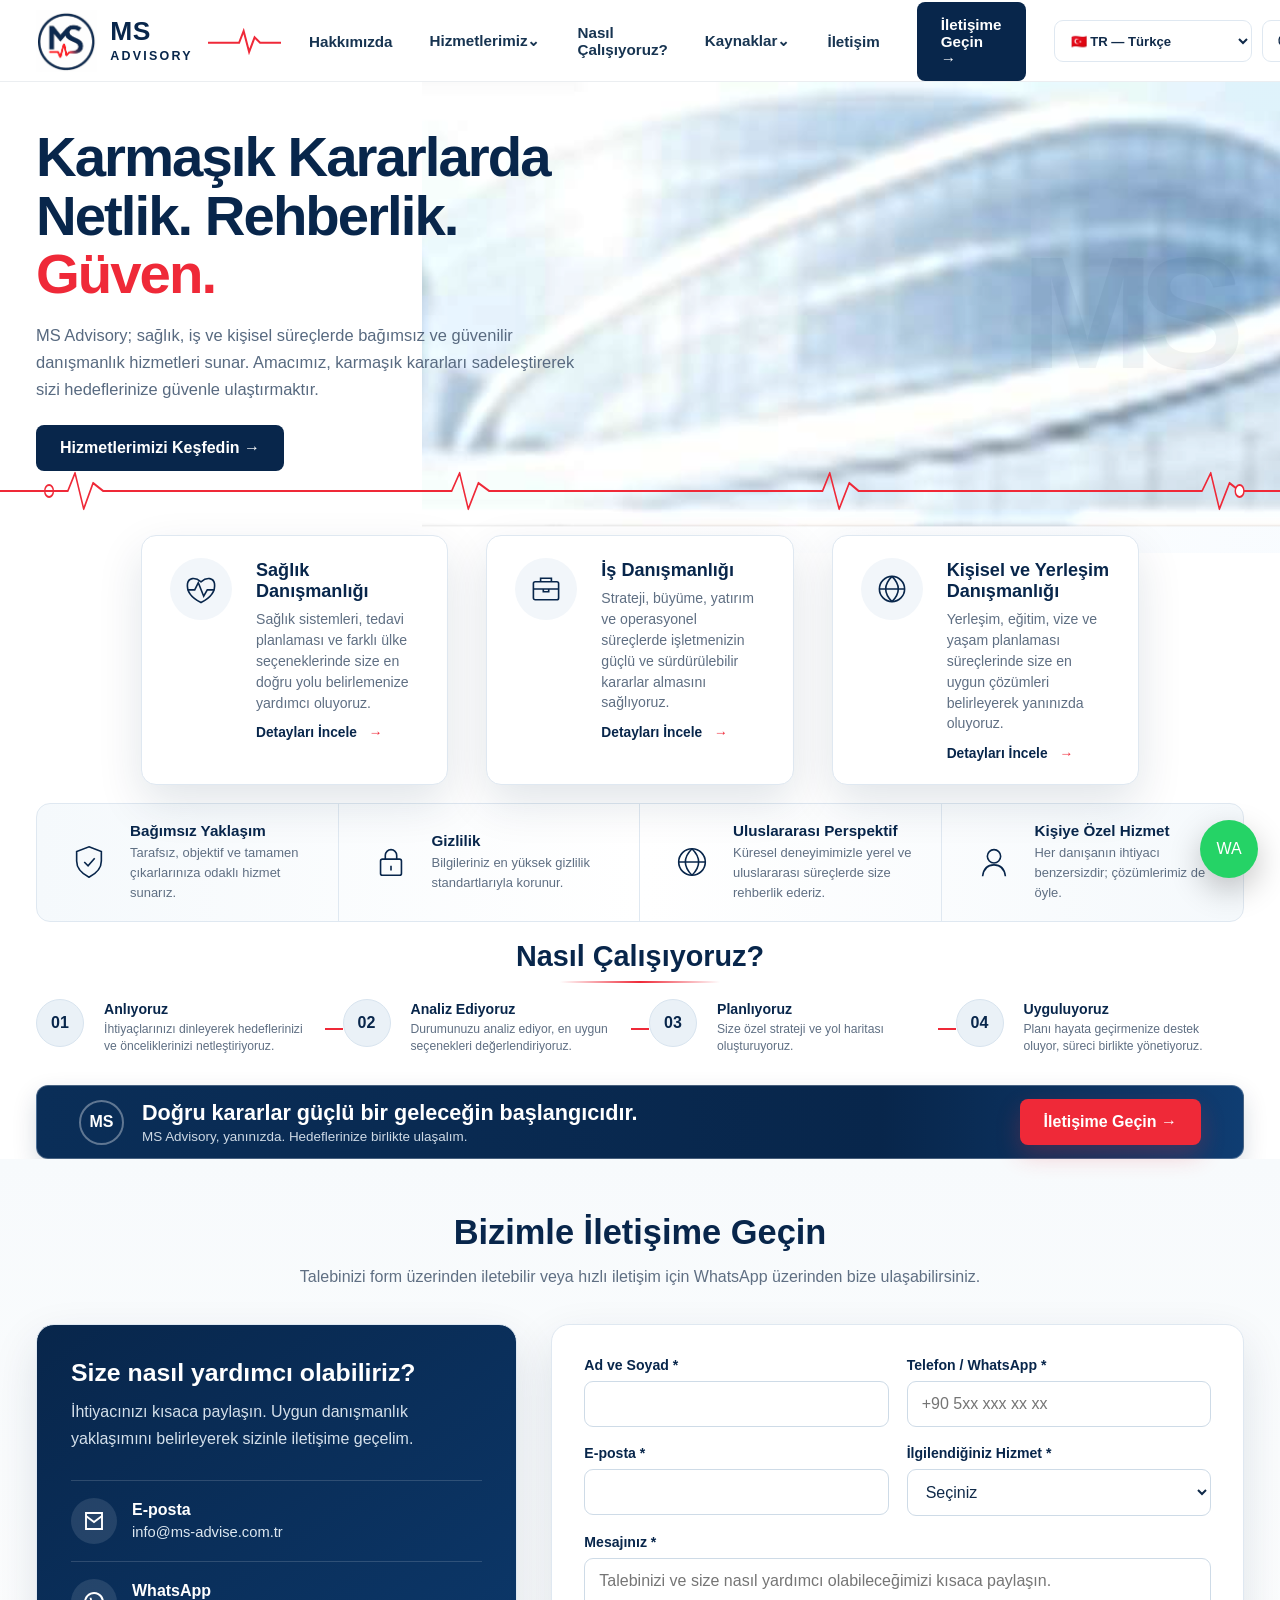
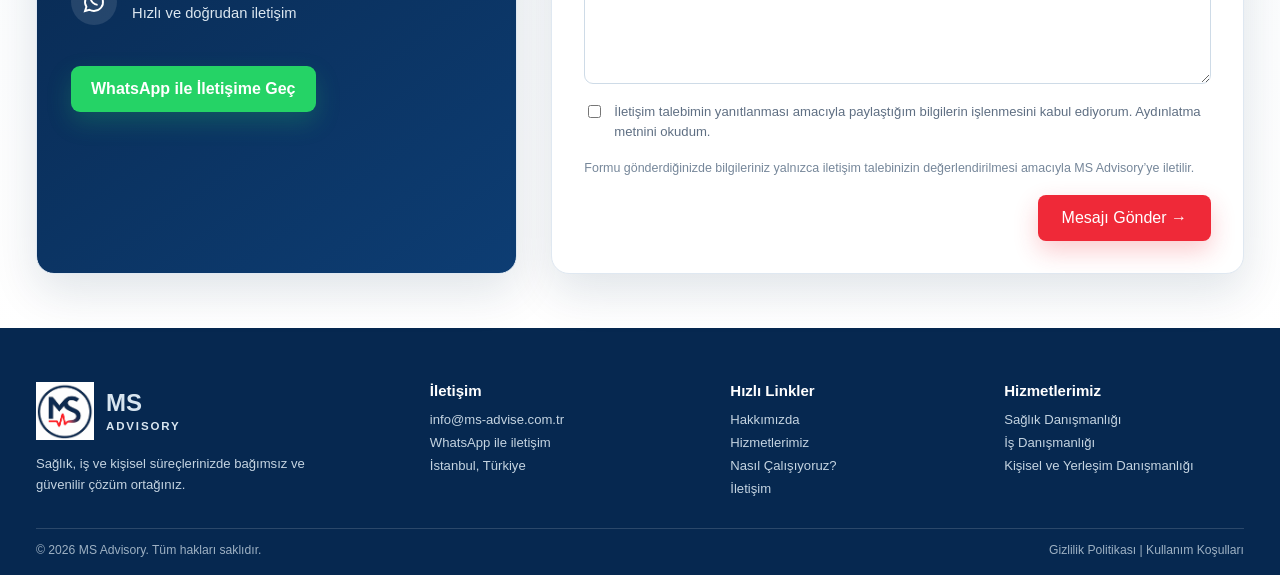
==== commit d5f67176: "Add dark mode multilingual selector WhatsApp and contact form" ====
--- a/index.html
+++ b/index.html
@@ -5,66 +5,31 @@
 <meta name="viewport" content="width=device-width, initial-scale=1">
 <title>MS Advisory | Netlik. Rehberlik. Güven.</title>
 <meta name="description" content="MS Advisory; sağlık, iş ve kişisel süreçlerde bağımsız ve güvenilir danışmanlık hizmetleri sunar.">
-<style>
-:root{--navy:#08264b;--navy2:#0d3d73;--red:#ef2938;--ink:#102a49;--muted:#5f6f83;--line:#dfe8f1;--soft:#f5f9fc;--white:#fff;--shadow:0 18px 46px rgba(8,38,75,.12)}
-*{box-sizing:border-box}html{scroll-behavior:smooth}body{margin:0;font-family:Inter,Segoe UI,Arial,sans-serif;color:var(--ink);background:#fff}a{text-decoration:none;color:inherit}img{display:block;max-width:100%}.container{width:min(1540px,calc(100% - 72px));margin:auto}.btn{display:inline-flex;align-items:center;justify-content:center;gap:12px;border-radius:8px;padding:14px 24px;font-weight:800;transition:.2s}.btn:hover{transform:translateY(-2px)}.btn-navy{background:var(--navy);color:#fff}.btn-red{background:var(--red);color:#fff;box-shadow:0 10px 24px rgba(239,41,56,.24)}
-header{height:82px;background:rgba(255,255,255,.96);border-bottom:1px solid rgba(8,38,75,.08);position:sticky;top:0;z-index:50;backdrop-filter:blur(12px)}.nav{height:82px;display:flex;align-items:center;justify-content:space-between;gap:28px}.brand{display:flex;align-items:center;gap:13px;min-width:245px}.brand-logo{width:62px;height:62px;object-fit:contain}.brand-text{font-weight:900;color:var(--navy);font-size:1.65rem;line-height:.82;letter-spacing:.02em}.brand-text small{display:block;font-size:.78rem;letter-spacing:.18em;margin-top:8px}.brand-pulse{width:78px;height:28px;margin-left:2px}.brand-pulse path{fill:none;stroke:var(--red);stroke-width:2.2}.nav-links{display:flex;align-items:center;gap:37px;font-size:.95rem;font-weight:750;color:#173451}.nav-links>a:not(.btn):hover{color:var(--red)}.menu{display:none;background:none;border:0;font-size:1.7rem;color:var(--navy)}
-.hero{position:relative;overflow:hidden;background:linear-gradient(90deg,#fff 0%,rgba(255,255,255,.98) 29%,rgba(255,255,255,.55) 50%,rgba(231,243,254,.28) 100%);min-height:390px}.hero:before{content:"";position:absolute;right:0;top:0;width:67%;height:100%;background:url('assets/hero-building.jpg') center/cover no-repeat;opacity:.78}.hero:after{content:"MS";position:absolute;right:4%;top:32%;font:900 10rem/1 Arial;color:rgba(8,38,75,.05);letter-spacing:-.1em}.hero-inner{position:relative;z-index:2;padding:46px 0 82px;min-height:390px;display:flex;align-items:flex-start}.hero-copy{width:min(620px,48%)}.hero h1{font-size:clamp(2.6rem,4.4vw,4.45rem);line-height:1.04;letter-spacing:-.035em;margin:0 0 18px;color:var(--navy);font-weight:850}.hero h1 span{color:var(--red)}.hero p{font-size:1.03rem;line-height:1.65;color:#586a80;margin:0 0 22px;max-width:560px}.main-pulse{position:absolute;left:0;right:0;bottom:36px;height:52px;z-index:3}.main-pulse svg{width:100%;height:100%}.main-pulse path{fill:none;stroke:var(--red);stroke-width:2.2;stroke-linecap:round;stroke-linejoin:round}.pulse-dot{fill:#fff;stroke:var(--red);stroke-width:2}
-.services-section{position:relative;z-index:5;margin-top:-18px}.services{display:grid;grid-template-columns:repeat(3,1fr);gap:38px;padding:0 105px}.service-card{background:#fff;border:1px solid var(--line);border-radius:15px;box-shadow:var(--shadow);padding:22px 28px;display:grid;grid-template-columns:68px 1fr;gap:18px;align-items:start;min-height:142px}.service-icon{width:62px;height:62px;border-radius:50%;background:#f2f6fa;display:grid;place-items:center;color:var(--navy)}.service-icon svg{width:36px;height:36px;stroke:currentColor;fill:none;stroke-width:1.8}.service-card h3{margin:2px 0 7px;font-size:1.13rem;color:var(--navy)}.service-card p{font-size:.88rem;line-height:1.48;margin:0 0 10px;color:var(--muted)}.service-card a{font-size:.86rem;font-weight:800;color:var(--navy)}.service-card a span{color:var(--red);margin-left:8px}
-.trust{padding:18px 0 8px}.trust-grid{display:grid;grid-template-columns:repeat(4,1fr);background:linear-gradient(90deg,#f5f9fc,#fff,#f5f9fc);border:1px solid var(--line);border-radius:14px;overflow:hidden}.trust-item{display:grid;grid-template-columns:50px 1fr;gap:15px;padding:18px 28px;border-right:1px solid var(--line);align-items:center}.trust-item:last-child{border-right:0}.trust-icon{width:48px;height:48px;display:grid;place-items:center;color:var(--navy)}.trust-icon svg{width:38px;height:38px;stroke:currentColor;fill:none;stroke-width:1.7}.trust-item b{display:block;margin-bottom:4px;font-size:.95rem;color:var(--navy)}.trust-item span{font-size:.81rem;line-height:1.45;color:var(--muted)}
-.process{padding:10px 0 24px}.section-title{text-align:center;color:var(--navy);font-size:1.8rem;margin:0 0 16px;font-weight:750}.section-title:after{content:"";display:block;width:160px;height:2px;background:linear-gradient(90deg,transparent,var(--red),transparent);margin:8px auto 0}.process-grid{display:grid;grid-template-columns:repeat(4,1fr);gap:18px;position:relative}.process-grid:before{content:"";position:absolute;left:4%;right:3%;top:29px;height:2px;background:var(--red)}.step{position:relative;z-index:1;background:#fff;display:grid;grid-template-columns:54px 1fr;gap:14px;align-items:start;padding-right:12px}.num{width:48px;height:48px;border-radius:50%;background:#eaf1f7;color:var(--navy);display:grid;place-items:center;font-weight:900;border:1px solid #d8e4ef}.step h4{font-size:.88rem;margin:2px 0 4px;color:var(--navy)}.step p{font-size:.76rem;line-height:1.42;margin:0;color:var(--muted)}
-.cta{margin-top:6px}.cta-box{background:linear-gradient(90deg,#0a2e58,#08264b 70%,#0f3d72);border:1px solid rgba(255,255,255,.25);border-radius:12px;min-height:68px;display:flex;align-items:center;justify-content:space-between;padding:13px 42px;color:#fff;box-shadow:0 10px 24px rgba(8,38,75,.16)}.cta-left{display:flex;align-items:center;gap:18px}.cta-mark{width:45px;height:45px;border-radius:50%;border:2px solid rgba(255,255,255,.35);display:grid;place-items:center;font-weight:900}.cta h2{font-size:1.35rem;margin:0 0 3px}.cta p{margin:0;color:#cdd9e5;font-size:.84rem}
-footer{background:#062850;color:#d8e5ef;margin-top:-22px;padding:54px 0 18px}.footer-grid{display:grid;grid-template-columns:1.35fr 1fr .9fr .9fr;gap:34px}.footer-brand{display:flex;align-items:center;gap:12px;margin-bottom:14px}.footer-brand img{width:58px;height:58px}.footer-brand strong{font-size:1.5rem;line-height:.9}.footer-brand small{display:block;letter-spacing:.16em;font-size:.72rem;margin-top:7px}.footer-grid h4{margin:0 0 13px;color:#fff;font-size:.94rem}.footer-grid a,.footer-grid span{display:block;margin:8px 0;color:#c5d4e1;font-size:.82rem}.footer-note{max-width:305px;color:#c5d4e1;font-size:.82rem;line-height:1.55}.copyright{border-top:1px solid rgba(255,255,255,.15);margin-top:24px;padding-top:14px;display:flex;justify-content:space-between;color:#9eb1c3;font-size:.76rem}
-@media(max-width:1120px){.nav-links{display:none}.menu{display:block}.brand-pulse{display:none}.hero-copy{width:56%}.services{padding:0 35px}.trust-grid{grid-template-columns:1fr 1fr}.trust-item:nth-child(2){border-right:0}.trust-item{border-bottom:1px solid var(--line)}.footer-grid{grid-template-columns:1fr 1fr}.process-grid{grid-template-columns:1fr 1fr}.process-grid:before{display:none}}
-@media(max-width:720px){.container{width:min(100% - 28px,1540px)}header,.nav{height:72px}.brand{min-width:auto}.brand-logo{width:50px;height:50px}.brand-text{font-size:1.3rem}.brand-text small{font-size:.63rem}.hero{min-height:auto}.hero:before{width:100%;opacity:.24}.hero-inner{padding:38px 0 100px;min-height:auto}.hero-copy{width:100%}.hero h1{font-size:2.45rem}.hero p{font-size:.95rem}.main-pulse{bottom:42px}.services-section{margin-top:-34px}.services{grid-template-columns:1fr;padding:0;gap:14px}.service-card{grid-template-columns:58px 1fr;padding:19px;min-height:auto}.service-icon{width:52px;height:52px}.trust-grid,.process-grid,.footer-grid{grid-template-columns:1fr}.trust-item{border-right:0}.step{padding:4px 0}.cta-box{flex-direction:column;align-items:flex-start;gap:15px;padding:22px}.cta-box .btn{width:100%}.copyright{flex-direction:column;gap:8px}.section-title{font-size:1.55rem}}
-</style>
+<link rel="stylesheet" href="assets/site-v3.css">
 </head>
 <body>
 <header>
-  <div class="container nav">
-    <a class="brand" href="#top" aria-label="MS Advisory ana sayfa">
-      <img class="brand-logo" src="assets/ms-logo-short.png" alt="MS Advisory logosu">
-      <span class="brand-text">MS<small>ADVISORY</small></span>
-      <svg class="brand-pulse" viewBox="0 0 80 28" aria-hidden="true"><path d="M0 16 H28 L34 16 L39 3 L45 26 L51 10 L57 16 H80"/></svg>
-    </a>
-    <nav class="nav-links">
-      <a href="#about">Hakkımızda</a><a href="#services">Hizmetlerimiz⌄</a><a href="#process">Nasıl Çalışıyoruz?</a><a href="#resources">Kaynaklar⌄</a><a href="#contact">İletişim</a><a class="btn btn-navy" href="#contact">İletişime Geçin →</a>
-    </nav>
-    <button class="menu" aria-label="Menüyü aï">☰</button>
-  </div>
+<div class="container nav">
+<a aria-label="MS Advisory ana sayfa" class="brand" href="#top"><img alt="MS Advisory logosu" class="brand-logo" src="assets/ms-logo-short.png"><span class="brand-text">MS<small>ADVISORY</small></span><svg aria-hidden="true" class="brand-pulse" viewBox="0 0 80 28"><path d="M0 16 H28 L34 16 L39 3 L45 26 L51 10 L57 16 H80"></path></svg></a>
+<nav class="nav-links"><a href="#about">Hakkımızda</a><a href="#services">Hizmetlerimiz⌄</a><a href="#process">Nasıl Çalışıyoruz?</a><a href="#resources">Kaynaklar⌄</a><a href="#contact">İletişim</a><a class="btn btn-navy" href="#contact">İletişime Geçin →</a></nav>
+<div aria-label="Language and theme settings" class="site-tools"><select aria-label="Dil seçimi" class="language-select" id="languageSelect"><option value="tr">🇹🇷 TR — Türkçe</option><option value="en">🇬🇧 GB — English</option><option value="bg">🇧🇬 BG — Български</option></select><button aria-label="Koyu temaya geç" class="theme-toggle" id="themeToggle" type="button"><svg aria-hidden="true" viewBox="0 0 24 24"><path d="M20 15.5A8.5 8.5 0 1 1 8.5 4 6.5 6.5 0 0 0 20 15.5z"></path></svg><span class="theme-label">Koyu Mod</span></button></div><button aria-label="Menüyü aç" class="menu">☰</button>
+</div>
 </header>
 <main id="top">
-<section class="hero" id="about">
-  <div class="container hero-inner"><div class="hero-copy">
-    <h1>Karmaşık Kararlarda<br><strong>Netlik. Rehberlik. <span>Güven.</span></strong></h1>
-    <p>MS Advisory, sağlık, iş ve kişisel süreçlerde bağımsız ve güvenilir danışmanlık hizmetleri sunar. Amacımız; karmaşık kararları sadeleştirerek sizi hedeflerinize güvenle ulaştırmaktır.</p>
-    <a class="btn btn-navy" href="#services">Hizmetlerimizi Keşfedin →</a>
-  </div></div>
-  <div class="main-pulse"><svg viewBox="0 0 1774 52" preserveAspectRatio="none" aria-hidden="true"><circle class="pulse-dot" cx="68" cy="26" r="6"/><path d="M0 26 H80 L94 26 L104 8 L116 44 L129 18 L143 26 H610 L626 26 L637 8 L649 44 L663 18 L678 26 H1125 L1140 26 L1150 8 L1163 44 L1177 18 L1190 26 H1655 L1666 26 L1678 8 L1690 44 L1704 18 L1718 26 H1774"/><circle class="pulse-dot" cx="1718" cy="26" r="6"/></svg></div>
-</section>
+<section class="hero" id="about"><div class="container hero-inner"><div class="hero-copy"><h1>Karmaşık Kararlarda<br><strong>Netlik. Rehberlik. <span>Güven.</span></strong></h1><p>MS Advisory, sağlık, iş ve kişisel süreçlerde bağımsız ve güvenilir danışmanlık hizmetleri sunar. Amacımız; karmaşık kararları sadeleştirerek sizi hedeflerinize güvenle ulaştırmaktır.</p><a class="btn btn-navy" href="#services">Hizmetlerimizi Keşfedin →</a></div></div><div class="main-pulse"><svg aria-hidden="true" preserveAspectRatio="none" viewBox="0 0 1774 52"><circle class="pulse-dot" cx="68" cy="26" r="6"></circle><path d="M0 26 H80 L94 26 L104 8 L116 44 L129 18 L143 26 H610 L626 26 L637 8 L649 44 L663 18 L678 26 H1125 L1140 26 L1150 8 L1163 44 L1177 18 L1190 26 H1655 L1666 26 L1678 8 L1690 44 L1704 18 L1718 26 H1774"></path><circle class="pulse-dot" cx="1718" cy="26" r="6"></circle></svg></div></section>
 <section class="services-section" id="services"><div class="container services">
-  <article class="service-card"><div class="service-icon"><svg viewBox="0 0 40 40"><path d="M5 21h8l4-8 6 15 4-7h8"/><path d="M20 35C8 29 4 21 5 14c1-6 8-8 15-2 7-6 14-4 15 2 1 7-3 15-15 21z"/></svg></div><div><h3>Sağlık Danışmanlığı</h3><p>Sağlık sistemleri, tedavi planlaması ve farklı ülke seçeneklerinde size en doğru yolu belirlemenize yardımcı oluyoruz.</p><a href="health.html">Detayları İncele <span>→</span></a></div></article>
-  <article class="service-card"><div class="service-icon"><svg viewBox="0 0 40 40"><rect x="6" y="12" width="28" height="20" rx="2"/><path d="M14 12V8h12v4M6 20h28M17 20v3h6v-3"/></svg></div><div><h3>İş Danışmanlığı</h3><p>Strateji, büyüme, yatırım ve operasyonel süreçlerde işletmenizin güçlü ve sürdürülebilir kararlar almasını sağlıyoruz.</p><a href="business.html">Detayları İncele <span>→</span></a></div></article>
-  <article class="service-card"><div class="service-icon"><svg viewBox="0 0 40 40"><circle cx="20" cy="20" r="14"/><path d="M6 20h28M20 6c5 5 7 9 7 14s-2 9-7 14M20 6c-5 5-7 9-7 14s2 9 7 14"/></svg></div><div><h3>Kişisel ve Yerleşim Danışmanlığı</h3><p>Yerleşim, eğitim, vize ve yaşam planlaması süreçlerinde size en uygun çözümleri belirleyerek yanınızda oluyoruz.</p><a href="relocation.html">Detayları İncele <span>→</span></a></div></article>
+<article class="service-card"><div class="service-icon"><svg viewBox="0 0 40 40"><path d="M5 21h8l4-8 6 15 4-7h8"></path><path d="M20 35C8 29 4 21 5 14c1-6 8-8 15-2 7-6 14-4 15 2 1 7-3 15-15 21z"></path></svg></div><div><h3>Sağlık Danışmanlığı</h3><p>Sağlık sistemleri, tedavi planlaması ve farklı ülke seçeneklerinde size en doğru yolu belirlemenize yardımcı oluyoruz.</p><a href="health.html">Detayları İncele <span>→</span></a></div></article>
+<article class="service-card"><div class="service-icon"><svg viewBox="0 0 40 40"><rect height="20" rx="2" width="28" x="6" y="12"></rect><path d="M14 12V8h12v4M6 20h28M17 20v3h6v-3"></path></svg></div><div><h3>İş Danışmanlığı</h3><p>Strateji, büyüme, yatırım ve operasyonel süreçlerde işletmenizin güçlü ve sürdürülebilir kararlar almasını sağlıyoruz.</p><a href="business.html">Detayları İncele <span>→</span></a></div></article>
+<article class="service-card"><div class="service-icon"><svg viewBox="0 0 40 40"><circle cx="20" cy="20" r="14"></circle><path d="M6 20h28M20 6c5 5 7 9 7 14s-2 9-7 14M20 6c-5 5-7 9-7 14s2 9 7 14"></path></svg></div><div><h3>Kişisel ve Yerleşim Danışmanlığı</h3><p>Yerleşim, eğitim, vize ve yaşam planlaması süreçlerinde size en uygun çözümleri belirleyerek yanınızda oluyoruz.</p><a href="relocation.html">Detayları İncele <span>→</span></a></div></article>
 </div></section>
-<section class="trust"><div class="container trust-grid">
-  <div class="trust-item"><div class="trust-icon"><svg viewBox="0 0 40 40"><path d="M20 4l13 5v10c0 8-5 13-13 17C12 32 7 27 7 19V9z"/><path d="M15 20l4 4 7-8"/></svg></div><div><b>Bağımsız Yaklaşım</b><span>Tarafsız, objektif ve tamamen çıkarlarınıza odaklı hizmet sunarız.</span></div></div>
-  <div class="trust-item"><div class="trust-icon"><svg viewBox="0 0 40 40"><rect x="9" y="17" width="22" height="17" rx="2"/><path d="M14 17v-4a6 6 0 0112 0v4M20 24v5"/></svg></div><div><b>Gizlilik</b><span>Bilgileriniz en yüksek gizlilik standartlarıyla korunur.</span></div></div>
-  <div class="trust-item"><div class="trust-icon"><svg viewBox="0 0 40 40"><circle cx="20" cy="20" r="14"/><path d="M6 20h28M20 6c5 5 7 9 7 14s-2 9-7 14M20 6c-5 5-7 9-7 14s2 9 7 14"/></svg></div><div><b>Uluslararası Perspektif</b><span>Küresel deneyimimizle yerel ve uluslararası süreçlerde size rehberlik ederiz.</span></div></div>
-  <div class="trust-item"><div class="trust-icon"><svg viewBox="0 0 40 40"><circle cx="20" cy="14" r="7"/><path d="M8 35c1-8 5-12 12-12s11 4 12 12"/></svg></div><div><b>Kişiye Özel Hizmet</b><span>Her danışanın ihtiyacı benzersizdir; çözümlerimiz de öyle.</span></div></div>
-</div></section>
-<section class="process" id="process"><div class="container"><h2 class="section-title">Nasıl Çalışıyoruz?</h2><div class="process-grid">
-  <div class="step"><div class="num">01</div><div><h4>Anlıyoruz</h4><p>İhtiyaçlarınızı dinleyerek hedeflerinizi ve önceliklerinizi netleştiriyoruz.</p></div></div>
-  <div class="step"><div class="num">02</div><div><h4>Analiz Ediyoruz</h4><p>Durumunuzu analiz ediyor, en uygun seçenekleri değerlendiriyoruz.</p></div></div>
-  <div class="step"><div class="num">03</div><div><h4>Planlıyoruz</h4><p>Size özel strateji ve yol haritası oluşturuyoruz.</p></div></div>
-  <div class="step"><div class="num">04</div><div><h4>Uyguluyoruz</h4><p>Planı hayata geçirmenize destek oluyor, süreci birlikte yönetiyoruz.</p></div></div>
-</div></div></section>
-<section class="cta" id="contact"><div class="container cta-box"><div class="cta-left"><div class="cta-mark">MS</div><div><h2>Doğru kararlar güçlü bir geleceğin başlangıcıdır.</h2><p>MS Advisory, yanınızda. Hedeflerinize birlikte ulaşalım.</p></div></div><a class="btn btn-red" href="mailto:info@ms-advise.com.tr">İletişime Geçin →</a></div></section>
+<section class="trust"><div class="container trust-grid"><div class="trust-item"><div class="trust-icon"><svg viewBox="0 0 40 40"><path d="M20 4l13 5v10c0 8-5 13-13 17C12 32 7 27 7 19V9z"></path><path d="M15 20l4 4 7-8"></path></svg></div><div><b>Bağımsız Yaklaşım</b><span>Tarafsız, objektif ve tamamen çıkarlarınıza odaklı hizmet sunarız.</span></div></div><div class="trust-item"><div class="trust-icon"><svg viewBox="0 0 40 40"><rect height="17" rx="2" width="22" x="9" y="17"></rect><path d="M14 17v-4a6 6 0 0112 0v4M20 24v5"></path></svg></div><div><b>Gizlilik</b><span>Bilgileriniz en yüksek gizlilik standartlarıyla korunur.</span></div></div><div class="trust-item"><div class="trust-icon"><svg viewBox="0 0 40 40"><circle cx="20" cy="20" r="14"></circle><path d="M6 20h28M20 6c5 5 7 9 7 14s-2 9-7 14M20 6c-5 5-7 9-7 14s2 9 7 14"></path></svg></div><div><b>Uluslararası Perspektif</b><span>Küresel deneyimimizle yerel ve uluslararası süreçlerde size rehberlik ederiz.</span></div></div><div class="trust-item"><div class="trust-icon"><svg viewBox="0 0 40 40"><circle cx="20" cy="14" r="7"></circle><path d="M8 35c1-8 5-12 12-12s11 4 12 12"></path></svg></div><div><b>Kişiye Özel Hizmet</b><span>Her danışanın ihtiyacı benzersizdir; çözümlerimiz de öyle.</span></div></div></div></section>
+<section class="process" id="process"><div class="container"><h2 class="section-title">Nasıl Çalışıyoruz?</h2><div class="process-grid"><div class="step"><div class="num">01</div><div><h4>Anlıyoruz</h4><p>İhtiyaçlarınızı dinleyerek hedeflerinizi ve önceliklerinizi netleştiriyoruz.</p></div></div><div class="step"><div class="num">02</div><div><h4>Analiz Ediyoruz</h4><p>Durumunuzu analiz ediyor, en uygun seçenekleri değerlendiriyoruz.</p></div></div><div class="step"><div class="num">03</div><div><h4>Planlıyoruz</h4><p>Size özel strateji ve yol haritası oluşturuyoruz.</p></div></div><div class="step"><div class="num">04</div><div><h4>Uyguluyoruz</h4><p>Planı hayata geçirmenize destek oluyor, süreci birlikte yönetiyoruz.</p></div></div></div></div></section>
+<section class="cta"><div class="container cta-box"><div class="cta-left"><div class="cta-mark">MS</div><div><h2>Doğru kararlar güçlü bir geleceğin başlangıcıdır.</h2><p>MS Advisory, yanınızda. Hedeflerinize birlikte ulaşalım.</p></div></div><a class="btn btn-red" href="#contact">İletişime Geçin →</a></div></section>
+<section class="contact-section" id="contact"><div class="container"><div class="contact-head"><h2>Bizimle İletişime Geçin</h2><p>Talebinizi form üzerinden iletebilir veya hızlı iletişim için WhatsApp üzerinden bize ulaşabilirsiniz.</p></div><div class="contact-grid"><aside class="contact-panel"><h3>Size nasıl yardımcı olabiliriz?</h3><p>İhtiyacınızı kısaca paylaşın. Uygun danışmanlık yaklaşımını belirleyerek sizinle iletişime geçelim.</p><div class="contact-option"><div class="contact-option-icon"><svg viewBox="0 0 24 24"><path d="M4 4h16v16H4z"></path><path d="M4 7l8 6 8-6"></path></svg></div><div><b>E-posta</b><a href="mailto:info@ms-advise.com.tr">info@ms-advise.com.tr</a></div></div><div class="contact-option"><div class="contact-option-icon"><svg viewBox="0 0 24 24"><path d="M12 21a9 9 0 1 0-7.6-4.2L3 21l4.4-1.2A9 9 0 0 0 12 21z"></path><path d="M8.5 7.8c.3 3.8 3.3 6.8 7.1 7.1"></path></svg></div><div><b>WhatsApp</b><span>Hızlı ve doğrudan iletişim</span></div></div><a aria-label="MS Advisory ile WhatsApp üzerinden iletişime geçin" class="whatsapp-button" href="https://wa.me/905300221881?text=Merhaba%2C%20MS%20Advisory%20web%20sitesi%20%C3%BCzerinden%20ileti%C5%9Fime%20ge%C3%A7iyorum.%20Hizmetleriniz%20hakk%C4%B1nda%20bilgi%20almak%20istiyorum." rel="noopener noreferrer" target="_blank">WhatsApp ile İletişime Geç</a></aside>
+<form action="https://formsubmit.co/info@ms-advise.com.tr" class="contact-form" method="POST"><input name="_subject" type="hidden" value="MS Advisory Web Sitesi - Yeni İletişim Talebi"><input name="_template" type="hidden" value="table"><input name="_captcha" type="hidden" value="true"><input aria-hidden="true" autocomplete="off" class="sr-only" name="_honey" tabindex="-1" type="text"><div class="form-grid"><div class="field"><label for="name">Ad ve Soyad *</label><input autocomplete="name" id="name" name="Ad ve Soyad" required type="text"></div><div class="field"><label for="phone">Telefon / WhatsApp *</label><input autocomplete="tel" id="phone" name="Telefon" placeholder="+90 5xx xxx xx xx" required type="tel"></div><div class="field"><label for="email">E-posta *</label><input autocomplete="email" id="email" name="E-posta" required type="email"></div><div class="field"><label for="service">İlgilendiğiniz Hizmet *</label><select id="service" name="Hizmet" required><option disabled selected value="">Seçiniz</option><option>Sağlık Danışmanlığı</option><option>İş Danışmanlığı</option><option>Kişisel ve Yerleşim Danışmanlığı</option><option>Diğer</option></select></div><div class="field full"><label for="message">Mesajınız *</label><textarea id="message" name="Mesaj" placeholder="Talebinizi ve size nasıl yardımcı olabileceğimizi kısaca paylaşın." required></textarea></div><label class="consent"><input name="Kişisel Veri Onayı" required type="checkbox" value="Onaylandı"><span>İletişim talebimin yanıtlanması amacıyla paylaştığım bilgilerin işlenmesini kabul ediyorum. <a href="#privacy">Aydınlatma metnini</a> okudum.</span></label><p class="form-note">Formu gönderdiğinizde bilgileriniz yalnızca iletişim talebinizin değerlendirilmesi amacıyla MS Advisory’ye iletilir.</p><div class="submit-row"><button class="btn btn-red" type="submit">Mesajı Gönder →</button></div></div></form></div></div></section>
 </main>
-<footer><div class="container"><div class="footer-grid">
-  <div><div class="footer-brand"><img src="assets/ms-logo-short.png" alt="MS Advisory"><strong>MS<small>ADVISORY</small></strong></div><div class="footer-note">Sağlık, iş ve kişisel süreçlerinizde bağımsız ve güvenilir çözüm ortağınız.</div></div>
-  <div><h4>İletişim</h4><span>+90 212 123 45 67</span><a href="mailto:info@ms-advise.com.tr">info@ms-advise.com.tr</a><span>İstanbul, Türkiye</span></div>
-  <div><h4>Hızlı Linkler</h4><a href="#about">Hakkımızda</a><a href="#services">Hizmetlerimiz</a><a href="#process">Nasıl Çalışıyoruz?</a><a href="#contact">İletişim</a></div>
-  <div><h4>Hizmetlerimiz</h4><a href="health.html">Sağlık Danışmanlığı</a><a href="business.html">İş Danışmanlığı</a><a href="relocation.html">Kişisel ve Yerleşim Danışmanlığı</a></div>
-</div><div class="copyright"><span>© 2026 MS Advisory. Tüm hakları saklıdır.</span><span>Gizlilik Politikası &nbsp; | &nbsp; Kullanım Koşulları</span></div></div></footer>
-</body></html>
+<footer><div class="container"><div class="footer-grid"><div><div class="footer-brand"><img alt="MS Advisory" src="assets/ms-logo-short.png"><strong>MS<small>ADVISORY</small></strong></div><div class="footer-note">Sağlık, iş ve kişisel süreçlerinizde bağımsız ve güvenilir çözüm ortağınız.</div></div><div><h4>İletişim</h4><a href="mailto:info@ms-advise.com.tr">info@ms-advise.com.tr</a><a href="https://wa.me/905300221881?text=Merhaba%2C%20MS%20Advisory%20web%20sitesi%20%C3%BCzerinden%20ileti%C5%9Fime%20ge%C3%A7iyorum." rel="noopener noreferrer" target="_blank">WhatsApp ile iletişim</a><span>İstanbul, Türkiye</span></div><div><h4>Hızlı Linkler</h4><a href="#about">Hakkımızda</a><a href="#services">Hizmetlerimiz</a><a href="#process">Nasıl Çalışıyoruz?</a><a href="#contact">İletişim</a></div><div><h4>Hizmetlerimiz</h4><a href="health.html">Sağlık Danışmanlığı</a><a href="business.html">İş Danışmanlığı</a><a href="relocation.html">Kişisel ve Yerleşim Danışmanlığı</a></div></div><div class="copyright"><span>© 2026 MS Advisory. Tüm hakları saklıdır.</span><span>Gizlilik Politikası | Kullanım Koşulları</span></div></div></footer>
+<a aria-label="WhatsApp üzerinden iletişime geçin" class="floating-wa" href="https://wa.me/905300221881?text=Merhaba%2C%20MS%20Advisory%20web%20sitesi%20%C3%BCzerinden%20ileti%C5%9Fime%20ge%C3%A7iyorum.%20Hizmetleriniz%20hakk%C4%B1nda%20bilgi%20almak%20istiyorum." rel="noopener noreferrer" target="_blank">WA</a>
+<script src="assets/site-v3.js"></script>
+</body>
+</html>
--- a/assets/site-v3.css
+++ b/assets/site-v3.css
@@ -0,0 +1,16 @@
+:root{--navy:#08264b;--navy2:#0d3d73;--red:#ef2938;--ink:#102a49;--muted:#5f6f83;--line:#dfe8f1;--soft:#f5f9fc;--white:#fff;--shadow:0 18px 46px rgba(8,38,75,.12)}
+*{box-sizing:border-box}html{scroll-behavior:smooth}body{margin:0;font-family:Inter,Segoe UI,Arial,sans-serif;color:var(--ink);background:#fff}a{text-decoration:none;color:inherit}img{display:block;max-width:100%}.container{width:min(1540px,calc(100% - 72px));margin:auto}.btn{display:inline-flex;align-items:center;justify-content:center;gap:12px;border-radius:8px;padding:14px 24px;font-weight:800;transition:.2s}.btn:hover{transform:translateY(-2px)}.btn-navy{background:var(--navy);color:#fff}.btn-red{background:var(--red);color:#fff;box-shadow:0 10px 24px rgba(239,41,56,.24)}
+header{height:82px;background:rgba(255,255,255,.96);border-bottom:1px solid rgba(8,38,75,.08);position:sticky;top:0;z-index:50;backdrop-filter:blur(12px)}.nav{height:82px;display:flex;align-items:center;justify-content:space-between;gap:28px}.brand{display:flex;align-items:center;gap:13px;min-width:245px}.brand-logo{width:62px;height:62px;object-fit:contain}.brand-text{font-weight:900;color:var(--navy);font-size:1.65rem;line-height:.82;letter-spacing:.02em}.brand-text small{display:block;font-size:.78rem;letter-spacing:.18em;margin-top:8px}.brand-pulse{width:78px;height:28px;margin-left:2px}.brand-pulse path{fill:none;stroke:var(--red);stroke-width:2.2}.nav-links{display:flex;align-items:center;gap:37px;font-size:.95rem;font-weight:750;color:#173451}.nav-links>a:not(.btn):hover{color:var(--red)}.menu{display:none;background:none;border:0;font-size:1.7rem;color:var(--navy)}
+.hero{position:relative;overflow:hidden;background:linear-gradient(90deg,#fff 0%,rgba(255,255,255,.98) 29%,rgba(255,255,255,.55) 50%,rgba(231,243,254,.28) 100%);min-height:390px}.hero:before{content:"";position:absolute;right:0;top:0;width:67%;height:100%;background:url('hero-building.jpg') center/cover no-repeat;opacity:.78}.hero:after{content:"MS";position:absolute;right:4%;top:32%;font:900 10rem/1 Arial;color:rgba(8,38,75,.05);letter-spacing:-.1em}.hero-inner{position:relative;z-index:2;padding:46px 0 82px;min-height:390px;display:flex;align-items:flex-start}.hero-copy{width:min(620px,48%)}.hero h1{font-size:clamp(2.6rem,4.4vw,4.45rem);line-height:1.04;letter-spacing:-.035em;margin:0 0 18px;color:var(--navy);font-weight:850}.hero h1 span{color:var(--red)}.hero p{font-size:1.03rem;line-height:1.65;color:#586a80;margin:0 0 22px;max-width:560px}.main-pulse{position:absolute;left:0;right:0;bottom:36px;height:52px;z-index:3}.main-pulse svg{width:100%;height:100%}.main-pulse path{fill:none;stroke:var(--red);stroke-width:2.2;stroke-linecap:round;stroke-linejoin:round}.pulse-dot{fill:#fff;stroke:var(--red);stroke-width:2}
+.services-section{position:relative;z-index:5;margin-top:-18px}.services{display:grid;grid-template-columns:repeat(3,1fr);gap:38px;padding:0 105px}.service-card{background:#fff;border:1px solid var(--line);border-radius:15px;box-shadow:var(--shadow);padding:22px 28px;display:grid;grid-template-columns:68px 1fr;gap:18px;align-items:start;min-height:142px}.service-icon{width:62px;height:62px;border-radius:50%;background:#f2f6fa;display:grid;place-items:center;color:var(--navy)}.service-icon svg{width:36px;height:36px;stroke:currentColor;fill:none;stroke-width:1.8}.service-card h3{margin:2px 0 7px;font-size:1.13rem;color:var(--navy)}.service-card p{font-size:.88rem;line-height:1.48;margin:0 0 10px;color:var(--muted)}.service-card a{font-size:.86rem;font-weight:800;color:var(--navy)}.service-card a span{color:var(--red);margin-left:8px}
+.trust{padding:18px 0 8px}.trust-grid{display:grid;grid-template-columns:repeat(4,1fr);background:linear-gradient(90deg,#f5f9fc,#fff,#f5f9fc);border:1px solid var(--line);border-radius:14px;overflow:hidden}.trust-item{display:grid;grid-template-columns:50px 1fr;gap:15px;padding:18px 28px;border-right:1px solid var(--line);align-items:center}.trust-item:last-child{border-right:0}.trust-icon{width:48px;height:48px;display:grid;place-items:center;color:var(--navy)}.trust-icon svg{width:38px;height:38px;stroke:currentColor;fill:none;stroke-width:1.7}.trust-item b{display:block;margin-bottom:4px;font-size:.95rem;color:var(--navy)}.trust-item span{font-size:.81rem;line-height:1.45;color:var(--muted)}
+.process{padding:10px 0 24px}.section-title{text-align:center;color:var(--navy);font-size:1.8rem;margin:0 0 16px;font-weight:750}.section-title:after{content:"";display:block;width:160px;height:2px;background:linear-gradient(90deg,transparent,var(--red),transparent);margin:8px auto 0}.process-grid{display:grid;grid-template-columns:repeat(4,1fr);gap:18px;position:relative}.process-grid:before{content:"";position:absolute;left:4%;right:3%;top:29px;height:2px;background:var(--red)}.step{position:relative;z-index:1;background:#fff;display:grid;grid-template-columns:54px 1fr;gap:14px;align-items:start;padding-right:12px}.num{width:48px;height:48px;border-radius:50%;background:#eaf1f7;color:var(--navy);display:grid;place-items:center;font-weight:900;border:1px solid #d8e4ef}.step h4{font-size:.88rem;margin:2px 0 4px;color:var(--navy)}.step p{font-size:.76rem;line-height:1.42;margin:0;color:var(--muted)}
+.cta{margin-top:6px}.cta-box{background:linear-gradient(90deg,#0a2e58,#08264b 70%,#0f3d72);border:1px solid rgba(255,255,255,.25);border-radius:12px;min-height:68px;display:flex;align-items:center;justify-content:space-between;padding:13px 42px;color:#fff;box-shadow:0 10px 24px rgba(8,38,75,.16)}.cta-left{display:flex;align-items:center;gap:18px}.cta-mark{width:45px;height:45px;border-radius:50%;border:2px solid rgba(255,255,255,.35);display:grid;place-items:center;font-weight:900}.cta h2{font-size:1.35rem;margin:0 0 3px}.cta p{margin:0;color:#cdd9e5;font-size:.84rem}
+.contact-section{padding:54px 0 76px;background:linear-gradient(180deg,#f7fafc 0%,#fff 100%)}.contact-head{text-align:center;max-width:780px;margin:0 auto 34px}.contact-head h2{font-size:2.15rem;color:var(--navy);margin:0 0 12px}.contact-head p{margin:0;color:var(--muted);line-height:1.65}.contact-grid{display:grid;grid-template-columns:.82fr 1.18fr;gap:34px;align-items:stretch}.contact-panel,.contact-form{background:#fff;border:1px solid var(--line);border-radius:18px;box-shadow:var(--shadow)}.contact-panel{padding:34px;background:linear-gradient(145deg,#08264b,#0d3d73);color:#fff}.contact-panel h3{font-size:1.55rem;margin:0 0 12px}.contact-panel>p{color:#d4e0eb;line-height:1.65;margin:0 0 28px}.contact-option{display:flex;align-items:center;gap:15px;padding:17px 0;border-top:1px solid rgba(255,255,255,.15)}.contact-option-icon{width:46px;height:46px;border-radius:50%;display:grid;place-items:center;background:rgba(255,255,255,.11);flex:0 0 auto}.contact-option-icon svg{width:24px;height:24px;fill:none;stroke:currentColor;stroke-width:1.9}.contact-option b{display:block;margin-bottom:4px}.contact-option a,.contact-option span{color:#dce7f0;font-size:.92rem}.whatsapp-button{display:inline-flex;align-items:center;justify-content:center;gap:10px;margin-top:24px;padding:14px 20px;border-radius:9px;background:#25D366;color:#fff;font-weight:850;box-shadow:0 10px 24px rgba(37,211,102,.22)}.whatsapp-button svg{width:23px;height:23px;fill:currentColor}.contact-form{padding:32px}.form-grid{display:grid;grid-template-columns:1fr 1fr;gap:18px}.field{display:flex;flex-direction:column;gap:8px}.field.full{grid-column:1/-1}.field label{font-size:.88rem;font-weight:800;color:var(--navy)}.field input,.field select,.field textarea{width:100%;border:1px solid #cedbe7;border-radius:9px;padding:13px 14px;font:inherit;color:var(--ink);background:#fff;outline:none;transition:.2s}.field input:focus,.field select:focus,.field textarea:focus{border-color:var(--navy2);box-shadow:0 0 0 3px rgba(13,61,115,.09)}.field textarea{min-height:126px;resize:vertical}.consent{grid-column:1/-1;display:flex;align-items:flex-start;gap:10px;font-size:.82rem;color:var(--muted);line-height:1.48}.consent input{margin-top:3px}.consent a{color:var(--navy);font-weight:800;text-decoration:underline}.form-note{grid-column:1/-1;margin:0;color:#76879a;font-size:.78rem;line-height:1.45}.submit-row{grid-column:1/-1;display:flex;justify-content:flex-end}.submit-row button{border:0;cursor:pointer;font:inherit}.floating-wa{position:fixed;right:22px;bottom:22px;z-index:80;width:58px;height:58px;border-radius:50%;display:grid;place-items:center;background:#25D366;color:#fff;box-shadow:0 12px 32px rgba(0,0,0,.23);transition:.2s}.floating-wa:hover{transform:translateY(-3px) scale(1.03)}.floating-wa svg{width:31px;height:31px;fill:currentColor}.sr-only{position:absolute;width:1px;height:1px;padding:0;margin:-1px;overflow:hidden;clip:rect(0,0,0,0);white-space:nowrap;border:0}
+footer{background:#062850;color:#d8e5ef;margin-top:-22px;padding:54px 0 18px}.footer-grid{display:grid;grid-template-columns:1.35fr 1fr .9fr .9fr;gap:34px}.footer-brand{display:flex;align-items:center;gap:12px;margin-bottom:14px}.footer-brand img{width:58px;height:58px}.footer-brand strong{font-size:1.5rem;line-height:.9}.footer-brand small{display:block;letter-spacing:.16em;font-size:.72rem;margin-top:7px}.footer-grid h4{margin:0 0 13px;color:#fff;font-size:.94rem}.footer-grid a,.footer-grid span{display:block;margin:8px 0;color:#c5d4e1;font-size:.82rem}.footer-note{max-width:305px;color:#c5d4e1;font-size:.82rem;line-height:1.55}.copyright{border-top:1px solid rgba(255,255,255,.15);margin-top:24px;padding-top:14px;display:flex;justify-content:space-between;color:#9eb1c3;font-size:.76rem}
+@media(max-width:1120px){.contact-grid{grid-template-columns:1fr}.contact-panel{padding:28px}.nav-links{display:none}.menu{display:block}.brand-pulse{display:none}.hero-copy{width:56%}.services{padding:0 35px}.trust-grid{grid-template-columns:1fr 1fr}.trust-item:nth-child(2){border-right:0}.trust-item{border-bottom:1px solid var(--line)}.footer-grid{grid-template-columns:1fr 1fr}.process-grid{grid-template-columns:1fr 1fr}.process-grid:before{display:none}}
+@media(max-width:720px){.contact-section{padding:42px 0 58px}.contact-head h2{font-size:1.75rem}.contact-form{padding:22px}.form-grid{grid-template-columns:1fr}.field.full,.consent,.form-note,.submit-row{grid-column:1}.submit-row .btn{width:100%}.floating-wa{right:16px;bottom:16px;width:54px;height:54px}.container{width:min(100% - 28px,1540px)}header,.nav{height:72px}.brand{min-width:auto}.brand-logo{width:50px;height:50px}.brand-text{font-size:1.3rem}.brand-text small{font-size:.63rem}.hero{min-height:auto}.hero:before{width:100%;opacity:.24}.hero-inner{padding:38px 0 100px;min-height:auto}.hero-copy{width:100%}.hero h1{font-size:2.45rem}.hero p{font-size:.95rem}.main-pulse{bottom:42px}.services-section{margin-top:-34px}.services{grid-template-columns:1fr;padding:0;gap:14px}.service-card{grid-template-columns:58px 1fr;padding:19px;min-height:auto}.service-icon{width:52px;height:52px}.trust-grid,.process-grid,.footer-grid{grid-template-columns:1fr}.trust-item{border-right:0}.step{padding:4px 0}.cta-box{flex-direction:column;align-items:flex-start;gap:15px;padding:22px}.cta-box .btn{width:100%}.copyright{flex-direction:column;gap:8px}.section-title{font-size:1.55rem}}
+.site-tools{display:flex;align-items:center;gap:10px;margin-left:auto}.language-select,.theme-toggle{height:42px;border:1px solid var(--line);border-radius:9px;background:var(--white);color:var(--ink);font:700 .82rem Inter,Segoe UI,Arial,sans-serif;cursor:pointer}.language-select{padding:0 34px 0 12px;min-width:165px}.theme-toggle{padding:0 13px;display:inline-flex;align-items:center;gap:8px}.theme-toggle svg{width:18px;height:18px;fill:none;stroke:currentColor;stroke-width:1.8}.theme-label{white-space:nowrap}
+body.dark{--navy:#9fc6f2;--navy2:#6ba4dd;--ink:#e8f0f8;--muted:#aebed0;--line:#29415d;--soft:#182b40;--white:#102238;--shadow:0 18px 46px rgba(0,0,0,.34);background:#0b1928;color:var(--ink)}body.dark header{background:rgba(11,25,40,.94);border-color:#29415d}body.dark .nav-links{color:#d8e7f5}body.dark .brand-text{color:#e8f0f8}body.dark .hero{background:linear-gradient(90deg,#0b1928 0%,rgba(11,25,40,.97) 31%,rgba(11,25,40,.64) 54%,rgba(11,25,40,.28) 100%)}body.dark .hero:before{opacity:.43;filter:saturate(.75) brightness(.72)}body.dark .hero:after{color:rgba(255,255,255,.035)}body.dark .hero h1,body.dark .service-card h3,body.dark .service-card a,body.dark .trust-item b,body.dark .section-title,body.dark .step h4,body.dark .field label,body.dark .contact-head h2{color:#e7f2fc}body.dark .hero p{color:#b8c8d8}body.dark .service-card,body.dark .trust-grid,body.dark .step,body.dark .contact-form{background:#102238}body.dark .service-icon,body.dark .num{background:#1b334c;color:#dbeeff;border-color:#35516d}body.dark .trust-grid{background:linear-gradient(90deg,#102238,#13283f,#102238)}body.dark .contact-section{background:linear-gradient(180deg,#0d1d2e,#0b1928)}body.dark .field input,body.dark .field select,body.dark .field textarea{background:#0c1d2f;color:#eef6fd;border-color:#35516d}body.dark .field input::placeholder,body.dark .field textarea::placeholder{color:#71869a}body.dark .language-select,body.dark .theme-toggle{background:#102238;color:#e8f0f8;border-color:#35516d}body.dark footer{background:#061321}body.dark .contact-panel{background:linear-gradient(145deg,#071a30,#0b3159)}
+@media(max-width:1120px){.site-tools{margin-left:auto}.language-select{min-width:148px}.theme-label{display:none}.theme-toggle{width:42px;padding:0;justify-content:center}}
+@media(max-width:720px){.site-tools{gap:6px}.language-select{min-width:176px;width:176px;font-size:.72rem;padding-left:8px}.theme-toggle{width:38px;height:38px}.nav{gap:8px}.brand-text{display:none}.brand{min-width:50px}}
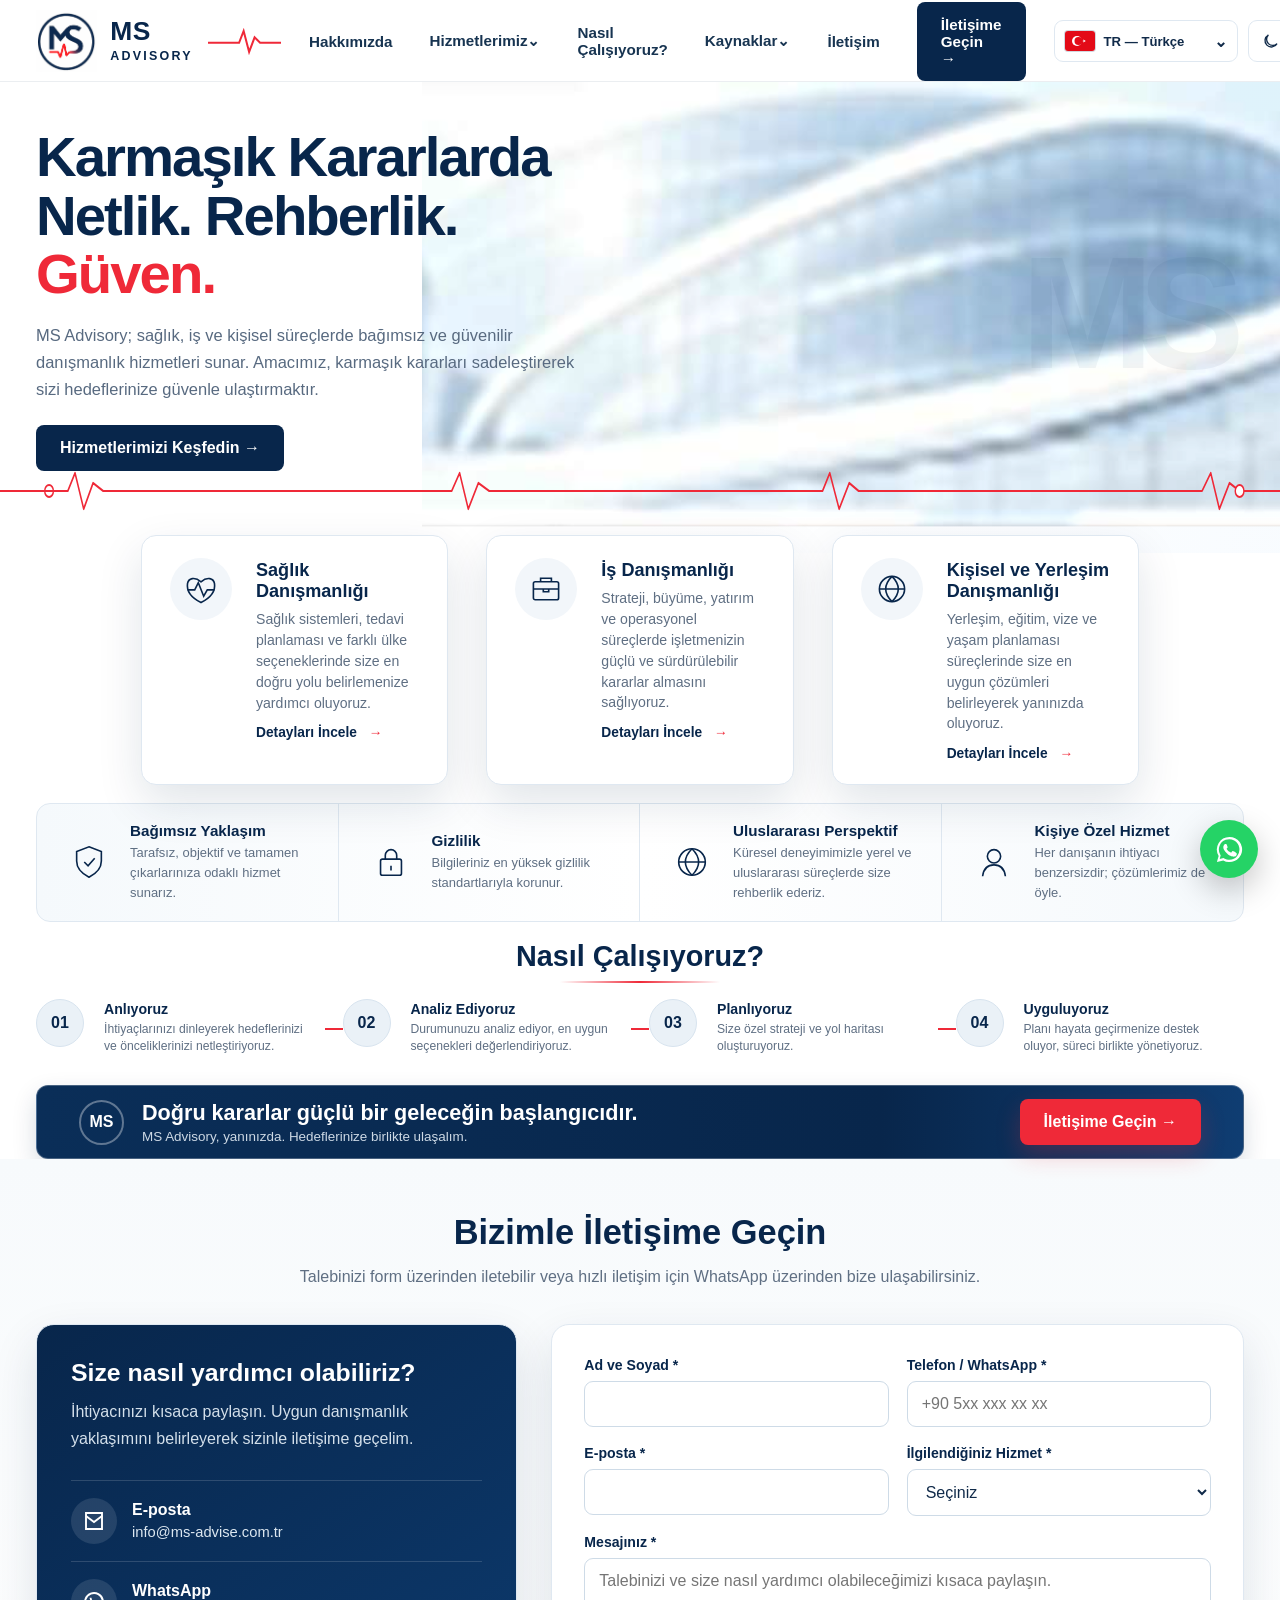
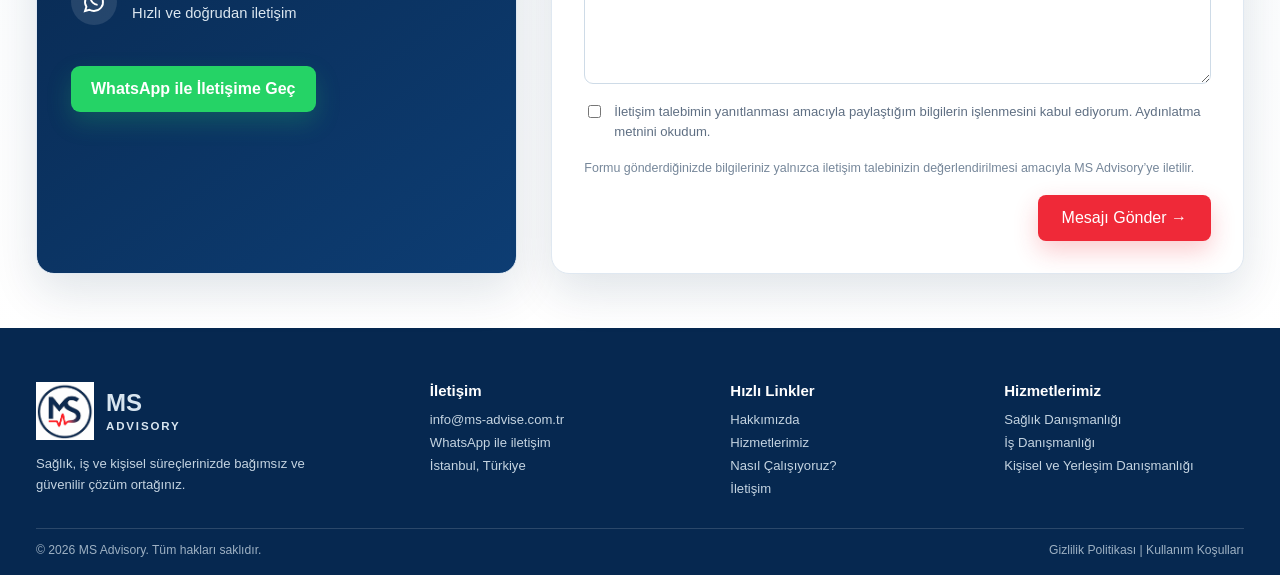
==== commit 47ddc560: "Add automatic confirmation email for contact form" ====
--- a/index.html
+++ b/index.html
@@ -10,26 +10,96 @@
 <body>
 <header>
 <div class="container nav">
-<a aria-label="MS Advisory ana sayfa" class="brand" href="#top"><img alt="MS Advisory logosu" class="brand-logo" src="assets/ms-logo-short.png"><span class="brand-text">MS<small>ADVISORY</small></span><svg aria-hidden="true" class="brand-pulse" viewBox="0 0 80 28"><path d="M0 16 H28 L34 16 L39 3 L45 26 L51 10 L57 16 H80"></path></svg></a>
-<nav class="nav-links"><a href="#about">Hakkımızda</a><a href="#services">Hizmetlerimiz⌄</a><a href="#process">Nasıl Çalışıyoruz?</a><a href="#resources">Kaynaklar⌄</a><a href="#contact">İletişim</a><a class="btn btn-navy" href="#contact">İletişime Geçin →</a></nav>
-<div aria-label="Language and theme settings" class="site-tools"><select aria-label="Dil seçimi" class="language-select" id="languageSelect"><option value="tr">🇹🇷 TR — Türkçe</option><option value="en">🇬🇧 GB — English</option><option value="bg">🇧🇬 BG — Български</option></select><button aria-label="Koyu temaya geç" class="theme-toggle" id="themeToggle" type="button"><svg aria-hidden="true" viewBox="0 0 24 24"><path d="M20 15.5A8.5 8.5 0 1 1 8.5 4 6.5 6.5 0 0 0 20 15.5z"></path></svg><span class="theme-label">Koyu Mod</span></button></div><button aria-label="Menüyü aç" class="menu">☰</button>
+<a aria-label="MS Advisory ana sayfa" class="brand" href="#top">
+<img alt="MS Advisory logosu" class="brand-logo" src="assets/ms-logo-short.png"/>
+<span class="brand-text">MS<small>ADVISORY</small></span>
+<svg aria-hidden="true" class="brand-pulse" viewbox="0 0 80 28"><path d="M0 16 H28 L34 16 L39 3 L45 26 L51 10 L57 16 H80"></path></svg>
+</a>
+<nav class="nav-links">
+<a href="#about">Hakkımızda</a><a href="#services">Hizmetlerimiz⌄</a><a href="#process">Nasıl Çalışıyoruz?</a><a href="#resources">Kaynaklar⌄</a><a href="#contact">İletişim</a><a class="btn btn-navy" href="#contact">İletişime Geçin →</a>
+</nav>
+<div aria-label="Language and theme settings" class="site-tools">
+<select aria-label="Dil seçimi" class="language-select" id="languageSelect">
+<option value="tr">🇹🇷 TR — Türkçe</option>
+<option value="en">🇬🇧 GB — English</option>
+<option value="bg">🇧🇬 BG — Български</option>
+</select>
+<button aria-label="Koyu temaya geç" class="theme-toggle" id="themeToggle" type="button"><svg aria-hidden="true" viewbox="0 0 24 24"><path d="M20 15.5A8.5 8.5 0 1 1 8.5 4 6.5 6.5 0 0 0 20 15.5z"></path></svg><span class="theme-label">Koyu Mod</span></button>
+</div><button aria-label="Menüyü aç" class="menu">☰</button>
 </div>
 </header>
 <main id="top">
-<section class="hero" id="about"><div class="container hero-inner"><div class="hero-copy"><h1>Karmaşık Kararlarda<br><strong>Netlik. Rehberlik. <span>Güven.</span></strong></h1><p>MS Advisory, sağlık, iş ve kişisel süreçlerde bağımsız ve güvenilir danışmanlık hizmetleri sunar. Amacımız; karmaşık kararları sadeleştirerek sizi hedeflerinize güvenle ulaştırmaktır.</p><a class="btn btn-navy" href="#services">Hizmetlerimizi Keşfedin →</a></div></div><div class="main-pulse"><svg aria-hidden="true" preserveAspectRatio="none" viewBox="0 0 1774 52"><circle class="pulse-dot" cx="68" cy="26" r="6"></circle><path d="M0 26 H80 L94 26 L104 8 L116 44 L129 18 L143 26 H610 L626 26 L637 8 L649 44 L663 18 L678 26 H1125 L1140 26 L1150 8 L1163 44 L1177 18 L1190 26 H1655 L1666 26 L1678 8 L1690 44 L1704 18 L1718 26 H1774"></path><circle class="pulse-dot" cx="1718" cy="26" r="6"></circle></svg></div></section>
+<section class="hero" id="about">
+<div class="container hero-inner"><div class="hero-copy">
+<h1>Karmaşık Kararlarda<br/><strong>Netlik. Rehberlik. <span>Güven.</span></strong></h1>
+<p>MS Advisory, sağlık, iş ve kişisel süreçlerde bağımsız ve güvenilir danışmanlık hizmetleri sunar. Amacımız; karmaşık kararları sadeleştirerek sizi hedeflerinize güvenle ulaştırmaktır.</p>
+<a class="btn btn-navy" href="#services">Hizmetlerimizi Keşfedin →</a>
+</div></div>
+<div class="main-pulse"><svg aria-hidden="true" preserveaspectratio="none" viewbox="0 0 1774 52"><circle class="pulse-dot" cx="68" cy="26" r="6"></circle><path d="M0 26 H80 L94 26 L104 8 L116 44 L129 18 L143 26 H610 L626 26 L637 8 L649 44 L663 18 L678 26 H1125 L1140 26 L1150 8 L1163 44 L1177 18 L1190 26 H1655 L1666 26 L1678 8 L1690 44 L1704 18 L1718 26 H1774"></path><circle class="pulse-dot" cx="1718" cy="26" r="6"></circle></svg></div>
+</section>
 <section class="services-section" id="services"><div class="container services">
-<article class="service-card"><div class="service-icon"><svg viewBox="0 0 40 40"><path d="M5 21h8l4-8 6 15 4-7h8"></path><path d="M20 35C8 29 4 21 5 14c1-6 8-8 15-2 7-6 14-4 15 2 1 7-3 15-15 21z"></path></svg></div><div><h3>Sağlık Danışmanlığı</h3><p>Sağlık sistemleri, tedavi planlaması ve farklı ülke seçeneklerinde size en doğru yolu belirlemenize yardımcı oluyoruz.</p><a href="health.html">Detayları İncele <span>→</span></a></div></article>
-<article class="service-card"><div class="service-icon"><svg viewBox="0 0 40 40"><rect height="20" rx="2" width="28" x="6" y="12"></rect><path d="M14 12V8h12v4M6 20h28M17 20v3h6v-3"></path></svg></div><div><h3>İş Danışmanlığı</h3><p>Strateji, büyüme, yatırım ve operasyonel süreçlerde işletmenizin güçlü ve sürdürülebilir kararlar almasını sağlıyoruz.</p><a href="business.html">Detayları İncele <span>→</span></a></div></article>
-<article class="service-card"><div class="service-icon"><svg viewBox="0 0 40 40"><circle cx="20" cy="20" r="14"></circle><path d="M6 20h28M20 6c5 5 7 9 7 14s-2 9-7 14M20 6c-5 5-7 9-7 14s2 9 7 14"></path></svg></div><div><h3>Kişisel ve Yerleşim Danışmanlığı</h3><p>Yerleşim, eğitim, vize ve yaşam planlaması süreçlerinde size en uygun çözümleri belirleyerek yanınızda oluyoruz.</p><a href="relocation.html">Detayları İncele <span>→</span></a></div></article>
+<article class="service-card"><div class="service-icon"><svg viewbox="0 0 40 40"><path d="M5 21h8l4-8 6 15 4-7h8"></path><path d="M20 35C8 29 4 21 5 14c1-6 8-8 15-2 7-6 14-4 15 2 1 7-3 15-15 21z"></path></svg></div><div><h3>Sağlık Danışmanlığı</h3><p>Sağlık sistemleri, tedavi planlaması ve farklı ülke seçeneklerinde size en doğru yolu belirlemenize yardımcı oluyoruz.</p><a href="health.html">Detayları İncele <span>→</span></a></div></article>
+<article class="service-card"><div class="service-icon"><svg viewbox="0 0 40 40"><rect height="20" rx="2" width="28" x="6" y="12"></rect><path d="M14 12V8h12v4M6 20h28M17 20v3h6v-3"></path></svg></div><div><h3>İş Danışmanlığı</h3><p>Strateji, büyüme, yatırım ve operasyonel süreçlerde işletmenizin güçlü ve sürdürülebilir kararlar almasını sağlıyoruz.</p><a href="business.html">Detayları İncele <span>→</span></a></div></article>
+<article class="service-card"><div class="service-icon"><svg viewbox="0 0 40 40"><circle cx="20" cy="20" r="14"></circle><path d="M6 20h28M20 6c5 5 7 9 7 14s-2 9-7 14M20 6c-5 5-7 9-7 14s2 9 7 14"></path></svg></div><div><h3>Kişisel ve Yerleşim Danışmanlığı</h3><p>Yerleşim, eğitim, vize ve yaşam planlaması süreçlerinde size en uygun çözümleri belirleyerek yanınızda oluyoruz.</p><a href="relocation.html">Detayları İncele <span>→</span></a></div></article>
 </div></section>
-<section class="trust"><div class="container trust-grid"><div class="trust-item"><div class="trust-icon"><svg viewBox="0 0 40 40"><path d="M20 4l13 5v10c0 8-5 13-13 17C12 32 7 27 7 19V9z"></path><path d="M15 20l4 4 7-8"></path></svg></div><div><b>Bağımsız Yaklaşım</b><span>Tarafsız, objektif ve tamamen çıkarlarınıza odaklı hizmet sunarız.</span></div></div><div class="trust-item"><div class="trust-icon"><svg viewBox="0 0 40 40"><rect height="17" rx="2" width="22" x="9" y="17"></rect><path d="M14 17v-4a6 6 0 0112 0v4M20 24v5"></path></svg></div><div><b>Gizlilik</b><span>Bilgileriniz en yüksek gizlilik standartlarıyla korunur.</span></div></div><div class="trust-item"><div class="trust-icon"><svg viewBox="0 0 40 40"><circle cx="20" cy="20" r="14"></circle><path d="M6 20h28M20 6c5 5 7 9 7 14s-2 9-7 14M20 6c-5 5-7 9-7 14s2 9 7 14"></path></svg></div><div><b>Uluslararası Perspektif</b><span>Küresel deneyimimizle yerel ve uluslararası süreçlerde size rehberlik ederiz.</span></div></div><div class="trust-item"><div class="trust-icon"><svg viewBox="0 0 40 40"><circle cx="20" cy="14" r="7"></circle><path d="M8 35c1-8 5-12 12-12s11 4 12 12"></path></svg></div><div><b>Kişiye Özel Hizmet</b><span>Her danışanın ihtiyacı benzersizdir; çözümlerimiz de öyle.</span></div></div></div></section>
-<section class="process" id="process"><div class="container"><h2 class="section-title">Nasıl Çalışıyoruz?</h2><div class="process-grid"><div class="step"><div class="num">01</div><div><h4>Anlıyoruz</h4><p>İhtiyaçlarınızı dinleyerek hedeflerinizi ve önceliklerinizi netleştiriyoruz.</p></div></div><div class="step"><div class="num">02</div><div><h4>Analiz Ediyoruz</h4><p>Durumunuzu analiz ediyor, en uygun seçenekleri değerlendiriyoruz.</p></div></div><div class="step"><div class="num">03</div><div><h4>Planlıyoruz</h4><p>Size özel strateji ve yol haritası oluşturuyoruz.</p></div></div><div class="step"><div class="num">04</div><div><h4>Uyguluyoruz</h4><p>Planı hayata geçirmenize destek oluyor, süreci birlikte yönetiyoruz.</p></div></div></div></div></section>
+<section class="trust"><div class="container trust-grid">
+<div class="trust-item"><div class="trust-icon"><svg viewbox="0 0 40 40"><path d="M20 4l13 5v10c0 8-5 13-13 17C12 32 7 27 7 19V9z"></path><path d="M15 20l4 4 7-8"></path></svg></div><div><b>Bağımsız Yaklaşım</b><span>Tarafsız, objektif ve tamamen çıkarlarınıza odaklı hizmet sunarız.</span></div></div>
+<div class="trust-item"><div class="trust-icon"><svg viewbox="0 0 40 40"><rect height="17" rx="2" width="22" x="9" y="17"></rect><path d="M14 17v-4a6 6 0 0112 0v4M20 24v5"></path></svg></div><div><b>Gizlilik</b><span>Bilgileriniz en yüksek gizlilik standartlarıyla korunur.</span></div></div>
+<div class="trust-item"><div class="trust-icon"><svg viewbox="0 0 40 40"><circle cx="20" cy="20" r="14"></circle><path d="M6 20h28M20 6c5 5 7 9 7 14s-2 9-7 14M20 6c-5 5-7 9-7 14s2 9 7 14"></path></svg></div><div><b>Uluslararası Perspektif</b><span>Küresel deneyimimizle yerel ve uluslararası süreçlerde size rehberlik ederiz.</span></div></div>
+<div class="trust-item"><div class="trust-icon"><svg viewbox="0 0 40 40"><circle cx="20" cy="14" r="7"></circle><path d="M8 35c1-8 5-12 12-12s11 4 12 12"></path></svg></div><div><b>Kişiye Özel Hizmet</b><span>Her danışanın ihtiyacı benzersizdir; çözümlerimiz de öyle.</span></div></div>
+</div></section>
+<section class="process" id="process"><div class="container"><h2 class="section-title">Nasıl Çalışıyoruz?</h2><div class="process-grid">
+<div class="step"><div class="num">01</div><div><h4>Anlıyoruz</h4><p>İhtiyaçlarınızı dinleyerek hedeflerinizi ve önceliklerinizi netleştiriyoruz.</p></div></div>
+<div class="step"><div class="num">02</div><div><h4>Analiz Ediyoruz</h4><p>Durumunuzu analiz ediyor, en uygun seçenekleri değerlendiriyoruz.</p></div></div>
+<div class="step"><div class="num">03</div><div><h4>Planlıyoruz</h4><p>Size özel strateji ve yol haritası oluşturuyoruz.</p></div></div>
+<div class="step"><div class="num">04</div><div><h4>Uyguluyoruz</h4><p>Planı hayata geçirmenize destek oluyor, süreci birlikte yönetiyoruz.</p></div></div>
+</div></div></section>
 <section class="cta"><div class="container cta-box"><div class="cta-left"><div class="cta-mark">MS</div><div><h2>Doğru kararlar güçlü bir geleceğin başlangıcıdır.</h2><p>MS Advisory, yanınızda. Hedeflerinize birlikte ulaşalım.</p></div></div><a class="btn btn-red" href="#contact">İletişime Geçin →</a></div></section>
-<section class="contact-section" id="contact"><div class="container"><div class="contact-head"><h2>Bizimle İletişime Geçin</h2><p>Talebinizi form üzerinden iletebilir veya hızlı iletişim için WhatsApp üzerinden bize ulaşabilirsiniz.</p></div><div class="contact-grid"><aside class="contact-panel"><h3>Size nasıl yardımcı olabiliriz?</h3><p>İhtiyacınızı kısaca paylaşın. Uygun danışmanlık yaklaşımını belirleyerek sizinle iletişime geçelim.</p><div class="contact-option"><div class="contact-option-icon"><svg viewBox="0 0 24 24"><path d="M4 4h16v16H4z"></path><path d="M4 7l8 6 8-6"></path></svg></div><div><b>E-posta</b><a href="mailto:info@ms-advise.com.tr">info@ms-advise.com.tr</a></div></div><div class="contact-option"><div class="contact-option-icon"><svg viewBox="0 0 24 24"><path d="M12 21a9 9 0 1 0-7.6-4.2L3 21l4.4-1.2A9 9 0 0 0 12 21z"></path><path d="M8.5 7.8c.3 3.8 3.3 6.8 7.1 7.1"></path></svg></div><div><b>WhatsApp</b><span>Hızlı ve doğrudan iletişim</span></div></div><a aria-label="MS Advisory ile WhatsApp üzerinden iletişime geçin" class="whatsapp-button" href="https://wa.me/905300221881?text=Merhaba%2C%20MS%20Advisory%20web%20sitesi%20%C3%BCzerinden%20ileti%C5%9Fime%20ge%C3%A7iyorum.%20Hizmetleriniz%20hakk%C4%B1nda%20bilgi%20almak%20istiyorum." rel="noopener noreferrer" target="_blank">WhatsApp ile İletişime Geç</a></aside>
-<form action="https://formsubmit.co/info@ms-advise.com.tr" class="contact-form" method="POST"><input name="_subject" type="hidden" value="MS Advisory Web Sitesi - Yeni İletişim Talebi"><input name="_template" type="hidden" value="table"><input name="_captcha" type="hidden" value="true"><input aria-hidden="true" autocomplete="off" class="sr-only" name="_honey" tabindex="-1" type="text"><div class="form-grid"><div class="field"><label for="name">Ad ve Soyad *</label><input autocomplete="name" id="name" name="Ad ve Soyad" required type="text"></div><div class="field"><label for="phone">Telefon / WhatsApp *</label><input autocomplete="tel" id="phone" name="Telefon" placeholder="+90 5xx xxx xx xx" required type="tel"></div><div class="field"><label for="email">E-posta *</label><input autocomplete="email" id="email" name="E-posta" required type="email"></div><div class="field"><label for="service">İlgilendiğiniz Hizmet *</label><select id="service" name="Hizmet" required><option disabled selected value="">Seçiniz</option><option>Sağlık Danışmanlığı</option><option>İş Danışmanlığı</option><option>Kişisel ve Yerleşim Danışmanlığı</option><option>Diğer</option></select></div><div class="field full"><label for="message">Mesajınız *</label><textarea id="message" name="Mesaj" placeholder="Talebinizi ve size nasıl yardımcı olabileceğimizi kısaca paylaşın." required></textarea></div><label class="consent"><input name="Kişisel Veri Onayı" required type="checkbox" value="Onaylandı"><span>İletişim talebimin yanıtlanması amacıyla paylaştığım bilgilerin işlenmesini kabul ediyorum. <a href="#privacy">Aydınlatma metnini</a> okudum.</span></label><p class="form-note">Formu gönderdiğinizde bilgileriniz yalnızca iletişim talebinizin değerlendirilmesi amacıyla MS Advisory’ye iletilir.</p><div class="submit-row"><button class="btn btn-red" type="submit">Mesajı Gönder →</button></div></div></form></div></div></section>
+<section class="contact-section" id="contact"><div class="container">
+<div class="contact-head"><h2>Bizimle İletişime Geçin</h2><p>Talebinizi form üzerinden iletebilir veya hızlı iletişim için WhatsApp üzerinden bize ulaşabilirsiniz.</p></div>
+<div class="contact-grid">
+<aside class="contact-panel"><h3>Size nasıl yardımcı olabiliriz?</h3><p>İhtiyacınızı kısaca paylaşın. Uygun danışmanlık yaklaşımını belirleyerek sizinle iletişime geçelim.</p>
+<div class="contact-option"><div class="contact-option-icon"><svg viewbox="0 0 24 24"><path d="M4 4h16v16H4z"></path><path d="M4 7l8 6 8-6"></path></svg></div><div><b>E-posta</b><a href="mailto:info@ms-advise.com.tr">info@ms-advise.com.tr</a></div></div>
+<div class="contact-option"><div class="contact-option-icon"><svg viewbox="0 0 24 24"><path d="M12 21a9 9 0 1 0-7.6-4.2L3 21l4.4-1.2A9 9 0 0 0 12 21z"></path><path d="M8.5 7.8c.3 3.8 3.3 6.8 7.1 7.1"></path></svg></div><div><b>WhatsApp</b><span>Hızlı ve doğrudan iletişim</span></div></div>
+<a aria-label="MS Advisory ile WhatsApp üzerinden iletişime geçin" class="whatsapp-button" href="https://wa.me/905300221881?text=Merhaba%2C%20MS%20Advisory%20web%20sitesi%20%C3%BCzerinden%20ileti%C5%9Fime%20ge%C3%A7iyorum.%20Hizmetleriniz%20hakk%C4%B1nda%20bilgi%20almak%20istiyorum." rel="noopener noreferrer" target="_blank"><svg aria-hidden="true" viewbox="0 0 32 32"><path d="M16 3a13 13 0 0 0-11.2 19.6L3 29l6.6-1.7A13 13 0 1 0 16 3zm0 23.6c-2 0-3.8-.5-5.4-1.4l-.8-.4-3.9 1 1-3.8-.5-.8A10.6 10.6 0 1 1 16 26.6zm5.8-8c-.3-.2-1.9-.9-2.2-1-.3-.1-.5-.2-.7.2-.2.3-.8 1-.9 1.2-.2.2-.3.2-.7.1-1.8-.9-3-1.6-4.2-3.6-.3-.5.3-.5.9-1.6.1-.2.1-.5 0-.7-.1-.2-.7-1.7-1-2.3-.3-.6-.5-.5-.7-.5h-.6c-.2 0-.6.1-.9.4-.3.3-1.2 1.2-1.2 2.9s1.2 3.3 1.4 3.6c.2.2 2.4 3.7 5.9 5.2 2.2.9 3.1 1 4.2.8 1.3-.2 1.9-.9 2.2-1.7.3-.8.3-1.4.2-1.6-.1-.2-.3-.3-.6-.5z"></path></svg>WhatsApp ile İletişime Geç</a>
+</aside>
+<form action="https://formsubmit.co/info@ms-advise.com.tr" class="contact-form" method="POST">
+<input name="_subject" type="hidden" value="MS Advisory Web Sitesi - Yeni İletişim Talebi"/>
+<input name="_template" type="hidden" value="table"/>
+<input name="_captcha" type="hidden" value="true"/>
+<input name="_autoresponse" type="hidden" value="Merhaba,
+
+MS Advisory ile iletişime geçtiğiniz için teşekkür ederiz. Mesajınız başarıyla tarafımıza ulaşmıştır.
+
+Talebiniz ekibimiz tarafından incelenecek ve en kısa sürede sizinle iletişime geçilecektir.
+
+Paylaştığınız bilgiler gizlilikle değerlendirilmektedir.
+
+Saygılarımızla,
+MS Advisory
+info@ms-advise.com.tr"/>
+<input aria-hidden="true" autocomplete="off" class="sr-only" name="_honey" tabindex="-1" type="text"/>
+<div class="form-grid">
+<div class="field"><label for="name">Ad ve Soyad *</label><input autocomplete="name" id="name" name="Ad ve Soyad" required="" type="text"/></div>
+<div class="field"><label for="phone">Telefon / WhatsApp *</label><input autocomplete="tel" id="phone" name="Telefon" placeholder="+90 5xx xxx xx xx" required="" type="tel"/></div>
+<div class="field"><label for="email">E-posta *</label><input autocomplete="email" id="email" name="email" required="" type="email"/></div>
+<div class="field"><label for="service">İlgilendiğiniz Hizmet *</label><select id="service" name="Hizmet" required=""><option disabled="" selected="" value="">Seçiniz</option><option>Sağlık Danışmanlığı</option><option>İş Danışmanlığı</option><option>Kişisel ve Yerleşim Danışmanlığı</option><option>Diğer</option></select></div>
+<div class="field full"><label for="message">Mesajınız *</label><textarea id="message" name="Mesaj" placeholder="Talebinizi ve size nasıl yardımcı olabileceğimizi kısaca paylaşın." required=""></textarea></div>
+<label class="consent"><input name="Kişisel Veri Onayı" required="" type="checkbox" value="Onaylandı"/><span>İletişim talebimin yanıtlanması amacıyla paylaştığım bilgilerin işlenmesini kabul ediyorum. <a href="#privacy">Aydınlatma metnini</a> okudum.</span></label>
+<p class="form-note">Formu gönderdiğinizde bilgileriniz yalnızca iletişim talebinizin değerlendirilmesi amacıyla MS Advisory’ye iletilir.</p>
+<div class="submit-row"><button class="btn btn-red" type="submit">Mesajı Gönder →</button></div>
+</div>
+</form>
+</div>
+</div></section>
 </main>
-<footer><div class="container"><div class="footer-grid"><div><div class="footer-brand"><img alt="MS Advisory" src="assets/ms-logo-short.png"><strong>MS<small>ADVISORY</small></strong></div><div class="footer-note">Sağlık, iş ve kişisel süreçlerinizde bağımsız ve güvenilir çözüm ortağınız.</div></div><div><h4>İletişim</h4><a href="mailto:info@ms-advise.com.tr">info@ms-advise.com.tr</a><a href="https://wa.me/905300221881?text=Merhaba%2C%20MS%20Advisory%20web%20sitesi%20%C3%BCzerinden%20ileti%C5%9Fime%20ge%C3%A7iyorum." rel="noopener noreferrer" target="_blank">WhatsApp ile iletişim</a><span>İstanbul, Türkiye</span></div><div><h4>Hızlı Linkler</h4><a href="#about">Hakkımızda</a><a href="#services">Hizmetlerimiz</a><a href="#process">Nasıl Çalışıyoruz?</a><a href="#contact">İletişim</a></div><div><h4>Hizmetlerimiz</h4><a href="health.html">Sağlık Danışmanlığı</a><a href="business.html">İş Danışmanlığı</a><a href="relocation.html">Kişisel ve Yerleşim Danışmanlığı</a></div></div><div class="copyright"><span>© 2026 MS Advisory. Tüm hakları saklıdır.</span><span>Gizlilik Politikası | Kullanım Koşulları</span></div></div></footer>
-<a aria-label="WhatsApp üzerinden iletişime geçin" class="floating-wa" href="https://wa.me/905300221881?text=Merhaba%2C%20MS%20Advisory%20web%20sitesi%20%C3%BCzerinden%20ileti%C5%9Fime%20ge%C3%A7iyorum.%20Hizmetleriniz%20hakk%C4%B1nda%20bilgi%20almak%20istiyorum." rel="noopener noreferrer" target="_blank">WA</a>
+<footer><div class="container"><div class="footer-grid">
+<div><div class="footer-brand"><img alt="MS Advisory" src="assets/ms-logo-short.png"/><strong>MS<small>ADVISORY</small></strong></div><div class="footer-note">Sağlık, iş ve kişisel süreçlerinizde bağımsız ve güvenilir çözüm ortağınız.</div></div>
+<div><h4>İletişim</h4><a href="mailto:info@ms-advise.com.tr">info@ms-advise.com.tr</a><a href="https://wa.me/905300221881?text=Merhaba%2C%20MS%20Advisory%20web%20sitesi%20%C3%BCzerinden%20ileti%C5%9Fime%20ge%C3%A7iyorum." rel="noopener noreferrer" target="_blank">WhatsApp ile iletişim</a><span>İstanbul, Türkiye</span></div>
+<div><h4>Hızlı Linkler</h4><a href="#about">Hakkımızda</a><a href="#services">Hizmetlerimiz</a><a href="#process">Nasıl Çalışıyoruz?</a><a href="#contact">İletişim</a></div>
+<div><h4>Hizmetlerimiz</h4><a href="health.html">Sağlık Danışmanlığı</a><a href="business.html">İş Danışmanlığı</a><a href="relocation.html">Kişisel ve Yerleşim Danışmanlığı</a></div>
+</div><div class="copyright"><span>© 2026 MS Advisory. Tüm hakları saklıdır.</span><span>Gizlilik Politikası   |   Kullanım Koşulları</span></div></div></footer>
+<a aria-label="WhatsApp üzerinden iletişime geçin" class="floating-wa" href="https://wa.me/905300221881?text=Merhaba%2C%20MS%20Advisory%20web%20sitesi%20%C3%BCzerinden%20ileti%C5%9Fime%20ge%C3%A7iyorum.%20Hizmetleriniz%20hakk%C4%B1nda%20bilgi%20almak%20istiyorum." rel="noopener noreferrer" target="_blank"><svg aria-hidden="true" viewbox="0 0 32 32"><path d="M16 3a13 13 0 0 0-11.2 19.6L3 29l6.6-1.7A13 13 0 1 0 16 3zm0 23.6c-2 0-3.8-.5-5.4-1.4l-.8-.4-3.9 1 1-3.8-.5-.8A10.6 10.6 0 1 1 16 26.6zm5.8-8c-.3-.2-1.9-.9-2.2-1-.3-.1-.5-.2-.7.2-.2.3-.8 1-.9 1.2-.2.2-.3.2-.7.1-1.8-.9-3-1.6-4.2-3.6-.3-.5.3-.5.9-1.6.1-.2.1-.5 0-.7-.1-.2-.7-1.7-1-2.3-.3-.6-.5-.5-.7-.5h-.6c-.2 0-.6.1-.9.4-.3.3-1.2 1.2-1.2 2.9s1.2 3.3 1.4 3.6c.2.2 2.4 3.7 5.9 5.2 2.2.9 3.1 1 4.2.8 1.3-.2 1.9-.9 2.2-1.7.3-.8.3-1.4.2-1.6-.1-.2-.3-.3-.6-.5z"></path></svg></a>
 <script src="assets/site-v3.js"></script>
 </body>
-</html>+</html>
